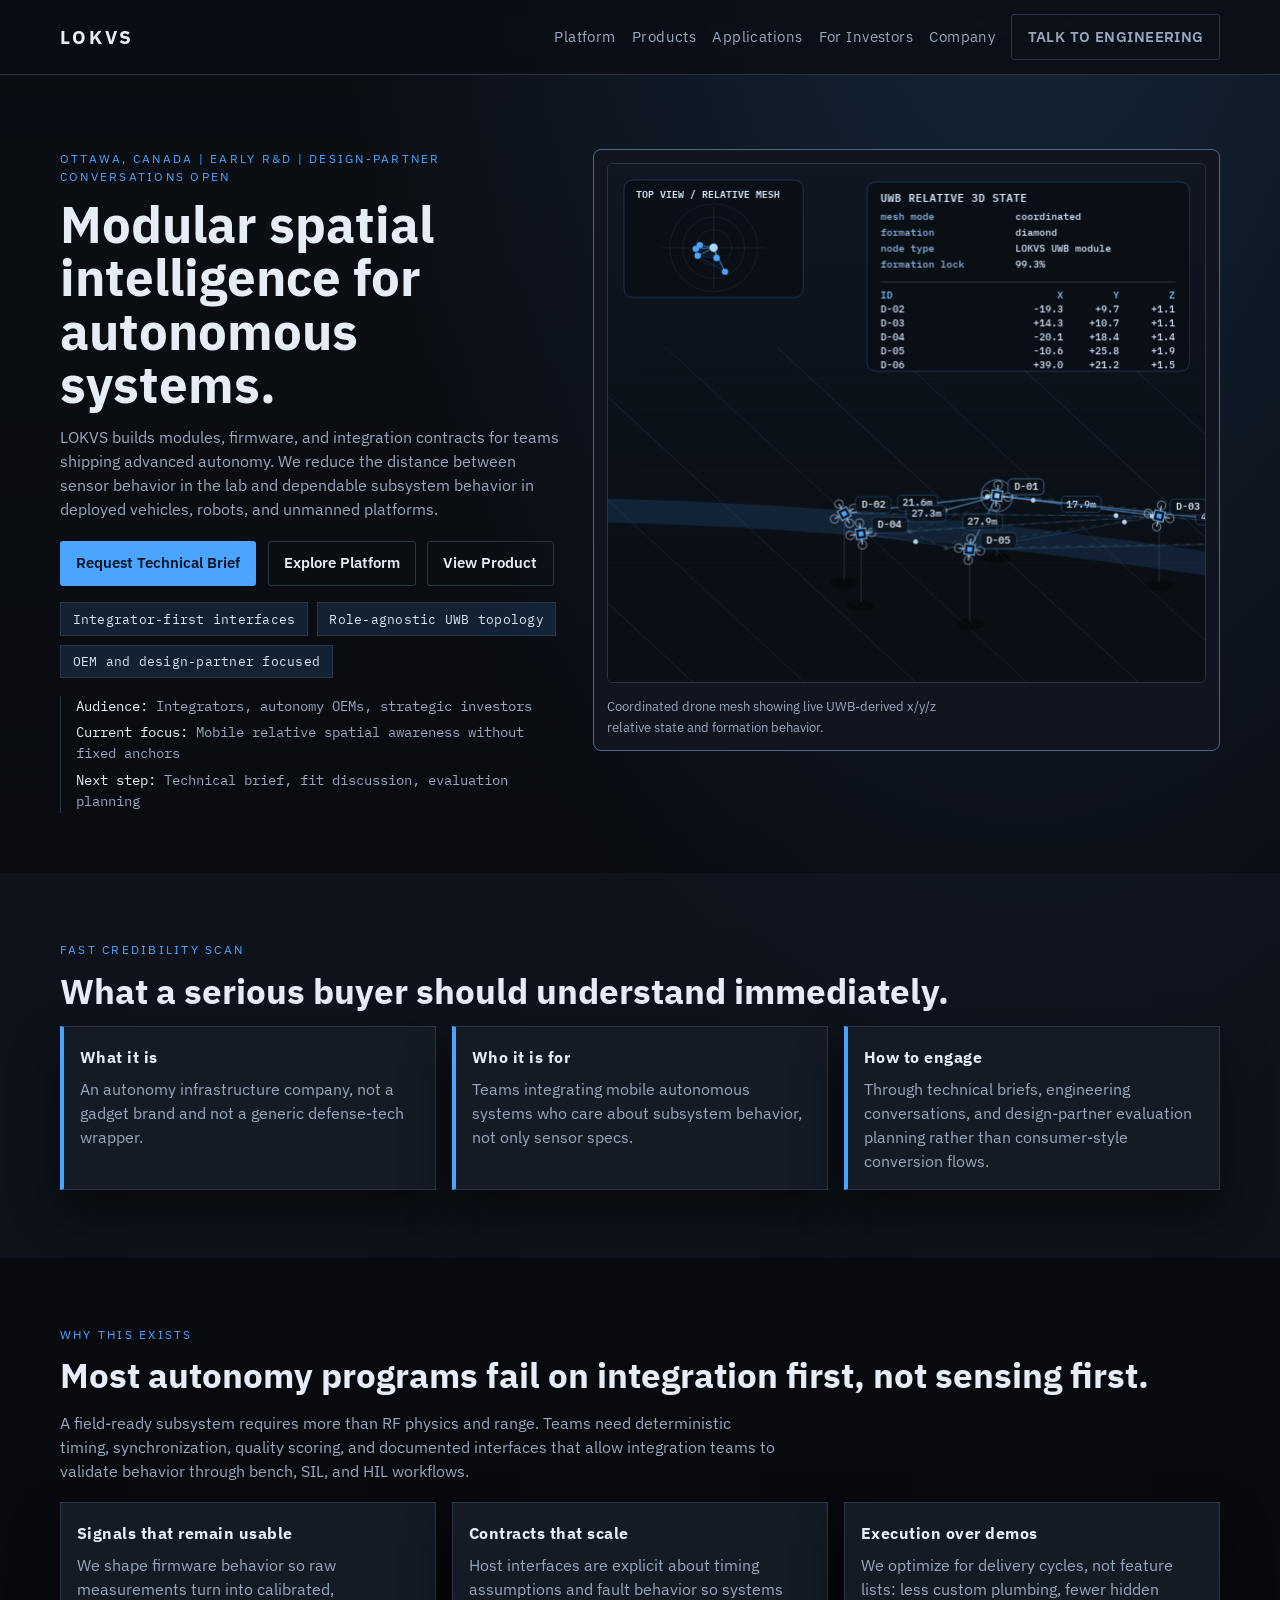
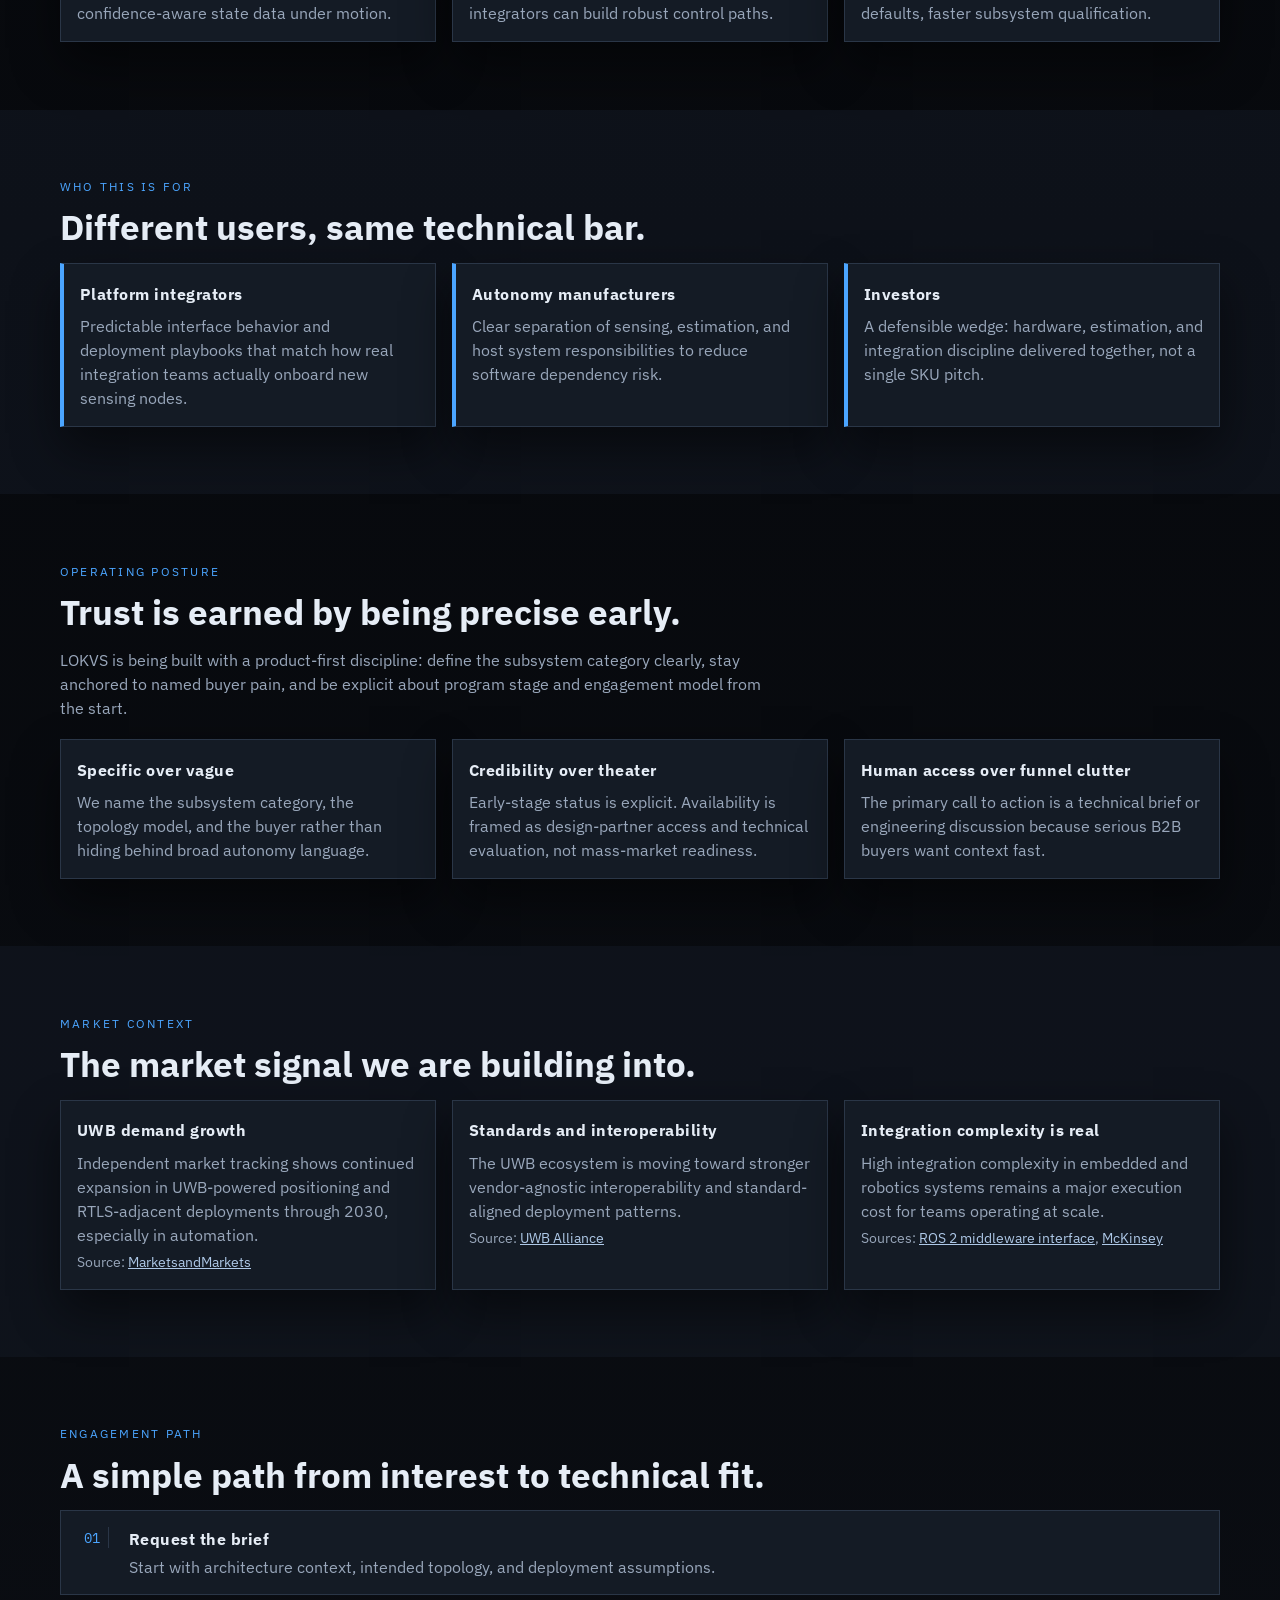
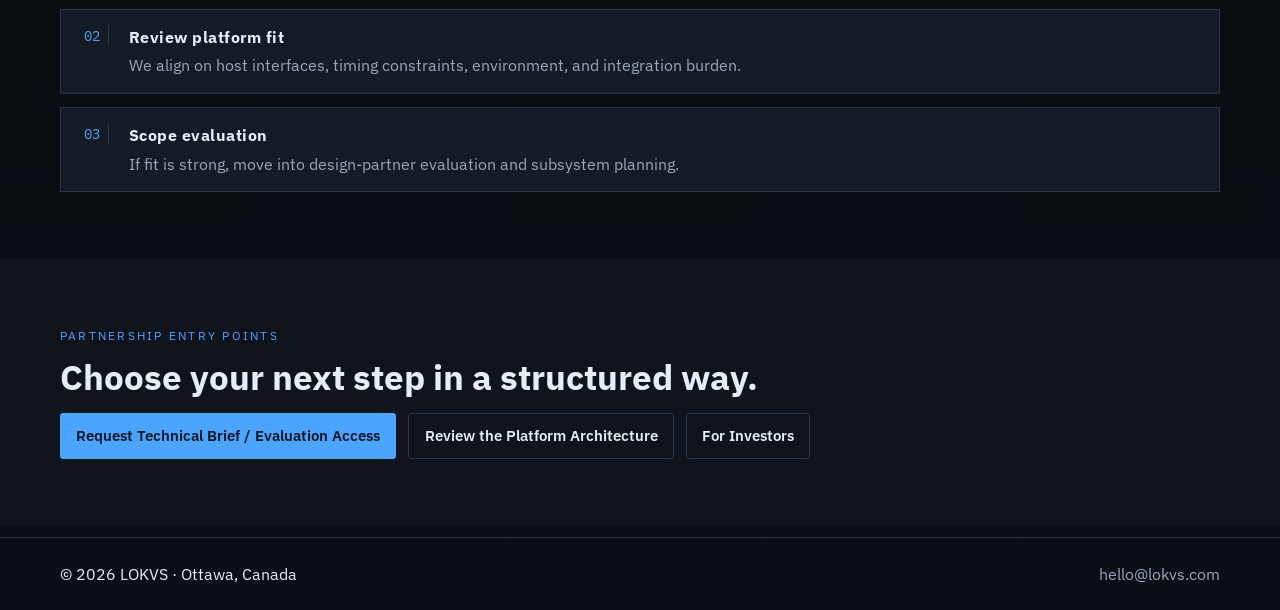
==== index.html @ c4444f66 "website" ====
<!doctype html>
<html lang="en">
  <head>
    <meta charset="UTF-8" />
    <meta name="viewport" content="width=device-width, initial-scale=1" />
    <title>LOKVS | Modular spatial intelligence for autonomous systems</title>
    <meta
      name="description"
      content="LOKVS is an Ottawa-based autonomy infrastructure company building integration-ready sensing modules, embedded firmware, and subsystem interfaces for robotics, defense, and unmanned systems."
    />
    <link rel="preconnect" href="https://fonts.googleapis.com" />
    <link rel="preconnect" href="https://fonts.gstatic.com" crossorigin="anonymous" />
    <link
      href="https://fonts.googleapis.com/css2?family=IBM+Plex+Sans:wght@400;500;600;700&family=IBM+Plex+Mono:wght@400;500;700&display=swap"
      rel="stylesheet"
    />
    <link rel="stylesheet" href="styles.css" />
  </head>
  <body>
    <header class="site-header">
      <div class="container nav-wrap">
        <a class="brand" href="index.html">LOKVS</a>
        <nav class="main-nav" aria-label="Primary navigation">
          <a href="technology.html">Platform</a>
          <a href="products.html">Products</a>
          <a href="applications.html">Applications</a>
          <a href="investors.html">For Investors</a>
          <a href="company.html">Company</a>
          <a href="contact.html" class="btn btn-small">Talk to Engineering</a>
        </nav>
      </div>
    </header>

    <main>
      <section class="section section-tight hero reveal">
        <div class="container hero-grid">
          <div class="hero-copy">
            <p class="kicker">Ottawa, Canada | Early R&amp;D | Design-partner conversations open</p>
            <h1>Modular spatial intelligence for autonomous systems.</h1>
            <p class="lead">
              LOKVS builds modules, firmware, and integration contracts for teams shipping advanced autonomy.
              We reduce the distance between sensor behavior in the lab and dependable subsystem behavior in
              deployed vehicles, robots, and unmanned platforms.
            </p>
            <div class="hero-actions">
              <a href="contact.html" class="btn btn-primary">Request Technical Brief</a>
              <a href="technology.html" class="btn btn-secondary">Explore Platform</a>
              <a href="products.html" class="btn btn-secondary">View Product</a>
            </div>
            <div class="classifier-row" aria-label="Company and buyer signals">
              <span class="classifier">Integrator-first interfaces</span>
              <span class="classifier">Role-agnostic UWB topology</span>
              <span class="classifier">OEM and design-partner focused</span>
            </div>
            <ul class="hero-metrics" aria-label="Company status">
              <li><span>Audience:</span> Integrators, autonomy OEMs, strategic investors</li>
              <li><span>Current focus:</span> Mobile relative spatial awareness without fixed anchors</li>
              <li><span>Next step:</span> Technical brief, fit discussion, evaluation planning</li>
            </ul>
          </div>
          <figure class="hero-visual">
            <canvas id="topologyCanvas" width="640" height="360" aria-label="Coordinated drone mesh with live UWB relative positioning"></canvas>
            <figcaption>Coordinated drone mesh showing live UWB-derived x/y/z relative state and formation behavior.</figcaption>
          </figure>
        </div>
      </section>

      <section class="section section-muted reveal">
        <div class="container">
          <p class="kicker">Fast credibility scan</p>
          <h2>What a serious buyer should understand immediately.</h2>
          <div class="panel-grid three-col">
            <article class="panel panel-bordered">
              <h3>What it is</h3>
              <p>An autonomy infrastructure company, not a gadget brand and not a generic defense-tech wrapper.</p>
            </article>
            <article class="panel panel-bordered">
              <h3>Who it is for</h3>
              <p>Teams integrating mobile autonomous systems who care about subsystem behavior, not only sensor specs.</p>
            </article>
            <article class="panel panel-bordered">
              <h3>How to engage</h3>
              <p>Through technical briefs, engineering conversations, and design-partner evaluation planning rather than consumer-style conversion flows.</p>
            </article>
          </div>
        </div>
      </section>

      <section class="section reveal">
        <div class="container">
          <p class="kicker">Why this exists</p>
          <h2>Most autonomy programs fail on integration first, not sensing first.</h2>
          <p class="section-text">
            A field-ready subsystem requires more than RF physics and range. Teams need deterministic timing,
            synchronization, quality scoring, and documented interfaces that allow integration teams to validate behavior
            through bench, SIL, and HIL workflows.
          </p>
          <div class="panel-grid">
            <article class="panel">
              <h3>Signals that remain usable</h3>
              <p>We shape firmware behavior so raw measurements turn into calibrated, confidence-aware state data under motion.</p>
            </article>
            <article class="panel">
              <h3>Contracts that scale</h3>
              <p>Host interfaces are explicit about timing assumptions and fault behavior so systems integrators can build robust control paths.</p>
            </article>
            <article class="panel">
              <h3>Execution over demos</h3>
              <p>We optimize for delivery cycles, not feature lists: less custom plumbing, fewer hidden defaults, faster subsystem qualification.</p>
            </article>
          </div>
        </div>
      </section>

      <section class="section section-muted reveal">
        <div class="container">
          <p class="kicker">Who this is for</p>
          <h2>Different users, same technical bar.</h2>
          <div class="panel-grid three-col">
            <article class="panel panel-bordered">
              <h3>Platform integrators</h3>
              <p>Predictable interface behavior and deployment playbooks that match how real integration teams actually onboard new sensing nodes.</p>
            </article>
            <article class="panel panel-bordered">
              <h3>Autonomy manufacturers</h3>
              <p>Clear separation of sensing, estimation, and host system responsibilities to reduce software dependency risk.</p>
            </article>
            <article class="panel panel-bordered">
              <h3>Investors</h3>
              <p>A defensible wedge: hardware, estimation, and integration discipline delivered together, not a single SKU pitch.</p>
            </article>
          </div>
        </div>
      </section>

      <section class="section reveal">
        <div class="container">
          <p class="kicker">Operating posture</p>
          <h2>Trust is earned by being precise early.</h2>
          <p class="section-text">
            LOKVS is being built with a product-first discipline: define the subsystem category clearly, stay anchored
            to named buyer pain, and be explicit about program stage and engagement model from the start.
          </p>
          <div class="panel-grid">
            <article class="panel">
              <h3>Specific over vague</h3>
              <p>We name the subsystem category, the topology model, and the buyer rather than hiding behind broad autonomy language.</p>
            </article>
            <article class="panel">
              <h3>Credibility over theater</h3>
              <p>Early-stage status is explicit. Availability is framed as design-partner access and technical evaluation, not mass-market readiness.</p>
            </article>
            <article class="panel">
              <h3>Human access over funnel clutter</h3>
              <p>The primary call to action is a technical brief or engineering discussion because serious B2B buyers want context fast.</p>
            </article>
          </div>
        </div>
      </section>

      <section class="section section-muted reveal">
        <div class="container">
          <p class="kicker">Market context</p>
          <h2>The market signal we are building into.</h2>
          <div class="insight-grid">
            <article class="panel">
              <h3>UWB demand growth</h3>
              <p>Independent market tracking shows continued expansion in UWB-powered positioning and RTLS-adjacent deployments through 2030, especially in automation.</p>
              <p class="meta-note">
                Source:
                <a href="https://www.marketsandmarkets.com/Market-Reports/ultra-wideband-market-200905786.html" target="_blank" rel="noopener noreferrer">MarketsandMarkets</a>
              </p>
            </article>
            <article class="panel">
              <h3>Standards and interoperability</h3>
              <p>The UWB ecosystem is moving toward stronger vendor-agnostic interoperability and standard-aligned deployment patterns.</p>
              <p class="meta-note">
                Source:
                <a href="https://uwballiance.org/" target="_blank" rel="noopener noreferrer">UWB Alliance</a>
              </p>
            </article>
            <article class="panel">
              <h3>Integration complexity is real</h3>
              <p>High integration complexity in embedded and robotics systems remains a major execution cost for teams operating at scale.</p>
              <p class="meta-note">
                Sources:
                <a href="https://docs.ros.org/en/rolling/Concepts/Advanced/About-Middleware-Implementations.html" target="_blank" rel="noopener noreferrer">ROS 2 middleware interface</a>,
                <a href="https://www.mckinsey.com/industries/industrials-and-electronics/our-insights/cracking-the-complexity-code-in-embedded-systems-development" target="_blank" rel="noopener noreferrer">McKinsey</a>
              </p>
            </article>
          </div>
        </div>
      </section>

      <section class="section reveal">
        <div class="container">
          <p class="kicker">Engagement path</p>
          <h2>A simple path from interest to technical fit.</h2>
          <div class="stack-track">
            <article class="stack-step">
              <p class="index-tag">01</p>
              <div class="stack-step-content">
                <h3>Request the brief</h3>
                <p>Start with architecture context, intended topology, and deployment assumptions.</p>
              </div>
            </article>
            <article class="stack-step">
              <p class="index-tag">02</p>
              <div class="stack-step-content">
                <h3>Review platform fit</h3>
                <p>We align on host interfaces, timing constraints, environment, and integration burden.</p>
              </div>
            </article>
            <article class="stack-step">
              <p class="index-tag">03</p>
              <div class="stack-step-content">
                <h3>Scope evaluation</h3>
                <p>If fit is strong, move into design-partner evaluation and subsystem planning.</p>
              </div>
            </article>
          </div>
        </div>
      </section>

      <section class="section section-muted reveal">
        <div class="container">
          <p class="kicker">Partnership entry points</p>
          <h2>Choose your next step in a structured way.</h2>
          <div class="cta-row">
            <a class="btn btn-primary" href="contact.html">Request Technical Brief / Evaluation Access</a>
            <a class="btn btn-secondary" href="technology.html">Review the Platform Architecture</a>
            <a class="btn btn-secondary" href="investors.html">For Investors</a>
          </div>
        </div>
      </section>
    </main>

    <footer class="site-footer">
      <div class="container footer-inner">
        <p>© <span id="year"></span> LOKVS · Ottawa, Canada</p>
        <a href="mailto:hello@lokvs.com">hello@lokvs.com</a>
      </div>
    </footer>

    <script src="script.js"></script>
  </body>
</html>
---- styles.css ----
:root {
  --bg-1: #0b0e14;
  --bg-2: #101520;
  --bg-3: #161d28;
  --panel: #141b25;
  --line: #2a3647;
  --text: #e6edf6;
  --muted: #99a7bb;
  --accent: #4ba5ff;
  --accent-soft: rgba(75, 165, 255, 0.14);
  --shadow: 0 22px 45px rgba(0, 0, 0, 0.48);
}

*,
*::before,
*::after {
  box-sizing: border-box;
}

html,
body {
  margin: 0;
  min-height: 100%;
}

body {
  font-family: "IBM Plex Sans", "Segoe UI", Arial, sans-serif;
  color: var(--text);
  background: radial-gradient(120% 80% at 80% -5%, rgba(75, 165, 255, 0.16), transparent 45%),
    linear-gradient(180deg, var(--bg-1), #07090d 48%, var(--bg-1));
  line-height: 1.5;
}

::selection {
  background: rgba(75, 165, 255, 0.28);
}

a {
  color: inherit;
}

.container {
  width: min(1160px, calc(100% - 2.8rem));
  margin: 0 auto;
}

.site-header {
  position: sticky;
  top: 0;
  z-index: 20;
  backdrop-filter: blur(9px);
  background: color-mix(in srgb, var(--bg-1) 85%, transparent);
  border-bottom: 1px solid var(--line);
}

.site-header nav a {
  color: var(--muted);
}

.nav-wrap {
  min-height: 74px;
  display: flex;
  align-items: center;
  justify-content: space-between;
  gap: 1rem;
}

.brand {
  color: var(--text);
  text-decoration: none;
  font-size: 1.2rem;
  font-weight: 700;
  letter-spacing: 0.16em;
  text-transform: uppercase;
}

.main-nav {
  display: flex;
  flex-wrap: wrap;
  gap: 1rem;
  align-items: center;
  justify-content: flex-end;
}

.main-nav a {
  text-decoration: none;
  font-size: 0.91rem;
  letter-spacing: 0.03em;
  transition: color 140ms ease, border-color 140ms ease, background 140ms ease;
}

.main-nav a:hover,
.main-nav a:focus-visible {
  color: var(--text);
}

.main-nav a.is-active,
.main-nav a[aria-current="page"] {
  color: var(--text);
  border-bottom: 1px solid var(--accent);
}

.btn {
  text-decoration: none;
  display: inline-flex;
  align-items: center;
  justify-content: center;
  border-radius: 3px;
  border: 1px solid var(--line);
  padding: 0.68rem 0.95rem;
  font-size: 0.92rem;
  font-weight: 600;
  transition: background 150ms ease, color 150ms ease, border-color 150ms ease;
}

.btn:hover,
.btn:focus-visible {
  border-color: #5f738f;
}

.btn-small {
  text-transform: uppercase;
  font-size: 0.82rem;
  letter-spacing: 0.08em;
}

.btn-primary {
  background: var(--accent);
  border-color: transparent;
  color: #0a1624;
}

.btn-primary:hover,
.btn-primary:focus-visible {
  background: #70b7ff;
}

.btn-secondary {
  color: var(--text);
  background: transparent;
}

.section {
  padding: 4.2rem 0;
}

.section-tight {
  padding-top: 4.6rem;
  padding-bottom: 3.4rem;
}

.section-muted,
.section--muted {
  background: rgba(20, 27, 38, 0.5);
}

.kicker {
  margin: 0 0 0.75rem;
  color: var(--accent);
  font-size: 0.78rem;
  letter-spacing: 0.18em;
  text-transform: uppercase;
}

.hero {
  display: grid;
  align-items: start;
}

.hero-grid {
  display: grid;
  gap: 1.6rem;
  grid-template-columns: minmax(280px, 0.94fr) minmax(420px, 1.16fr);
  align-items: start;
}

.hero-copy h1,
.page-hero h1,
h1 {
  margin: 0.2rem 0 0.9rem;
  font-size: clamp(2rem, 5.1vw, 3.2rem);
  line-height: 1.04;
  max-width: 16ch;
}

h1,
h2 {
  text-wrap: pretty;
}

h2 {
  margin: 0.25rem 0 0.95rem;
  line-height: 1.15;
  font-size: clamp(1.5rem, 3vw, 2.2rem);
}

h3 {
  margin: 0.1rem 0 0.5rem;
  font-size: 1.02rem;
  letter-spacing: 0.03em;
}

.lead,
.section-text {
  color: var(--muted);
  max-width: 72ch;
  margin: 0.45rem 0 1.2rem;
}

.hero-actions {
  display: flex;
  flex-wrap: wrap;
  gap: 0.7rem;
  margin-bottom: 1rem;
}

.classifier-row {
  display: flex;
  flex-wrap: wrap;
  gap: 0.55rem;
  margin: 1rem 0 0;
}

.classifier {
  display: inline-flex;
  align-items: center;
  min-height: 2rem;
  padding: 0.38rem 0.72rem;
  border: 1px solid var(--line);
  background: var(--accent-soft);
  color: #d7e7f6;
  font-family: "IBM Plex Mono", "Courier New", monospace;
  font-size: 0.8rem;
  letter-spacing: 0.02em;
}

.hero-metrics {
  margin: 1.1rem 0 0;
  padding: 0 0 0 0.95rem;
  color: var(--muted);
  list-style: none;
  border-left: 1px solid var(--line);
}

.hero-metrics li {
  margin: 0.36rem 0;
  font-family: "IBM Plex Mono", "Courier New", monospace;
  font-size: 0.88rem;
}

.hero-metrics span {
  color: var(--text);
}

.hero-visual {
  margin: 0;
  border: 1px solid var(--line);
  border-radius: 8px;
  background: var(--bg-2);
  padding: 0.82rem;
  min-height: 0;
  align-self: start;
  display: flex;
  flex-direction: column;
}

#topologyCanvas {
  width: 100%;
  min-height: clamp(390px, 42vw, 520px);
  border-radius: 6px;
  border: 1px solid #273346;
  background: radial-gradient(circle at 50% 12%, #1f2734 0%, #0d1218 75%);
  display: block;
}

.hero-visual figcaption {
  color: var(--muted);
  font-size: 0.84rem;
  margin-top: 0.82rem;
  max-width: 44ch;
}

.panel-grid {
  display: grid;
  gap: 1rem;
  grid-template-columns: repeat(auto-fit, minmax(220px, 1fr));
}

.panel-grid.three-col .panel {
  min-height: 100%;
}

.panel {
  background: var(--panel);
  border: 1px solid var(--line);
  padding: 1rem;
  box-shadow: var(--shadow);
  transition: border-color 180ms ease, transform 180ms ease;
}

.panel-bordered {
  border-left: 4px solid var(--accent);
  border-top: 1px solid var(--line);
}

.panel p,
.panel ul {
  color: var(--muted);
  margin: 0.25rem 0 0;
}

.panel ul {
  margin-top: 0.6rem;
  padding-left: 1.2rem;
}

.panel ul li {
  margin: 0.4rem 0;
}

.meta-note {
  color: #a1b0c2;
  margin-top: 0.6rem;
  font-size: 0.9rem;
}

.meta-note a {
  color: #aec8e7;
}

.insight-grid {
  display: grid;
  gap: 1rem;
  grid-template-columns: repeat(auto-fit, minmax(250px, 1fr));
}

.cta-row {
  display: flex;
  flex-wrap: wrap;
  gap: 0.75rem;
}

.stack-track {
  display: grid;
  gap: 0.85rem;
}

.stack-step {
  display: grid;
  grid-template-columns: 2.6rem 1fr;
  gap: 0.65rem;
  align-items: start;
  background: var(--panel);
  border: 1px solid var(--line);
  padding: 0.95rem 1rem;
}

.index-tag {
  margin: 0;
  width: 2rem;
  text-align: right;
  color: var(--accent);
  font-family: "IBM Plex Mono", "Courier New", monospace;
  font-size: 0.89rem;
  border-right: 1px solid var(--line);
  padding-right: 0.5rem;
}

.stack-step-content h3 {
  margin: 0;
}

.stack-step-content p {
  margin: 0.2rem 0 0;
  color: var(--muted);
}

.stack-step .index-tag + div p {
  margin-top: 0.25rem;
}

.product-compare {
  display: grid;
  gap: 1rem;
  grid-template-columns: repeat(auto-fit, minmax(260px, 1fr));
}

.application-grid {
  display: grid;
  gap: 1rem;
  grid-template-columns: repeat(auto-fit, minmax(240px, 1fr));
}

.bullet-list {
  list-style: disc;
  padding-left: 1.2rem;
  color: var(--muted);
  max-width: 75ch;
}

.bullet-list li {
  margin: 0.55rem 0;
}

.callout {
  margin-top: 1.2rem;
  border: 1px dashed #3f6180;
  border-radius: 6px;
  padding: 0.85rem 1rem;
  background: rgba(75, 165, 255, 0.08);
  color: #d4e4f5;
  max-width: 76ch;
}

.contact-form {
  margin-top: 0.5rem;
  display: grid;
  grid-template-columns: repeat(2, minmax(0, 1fr));
  gap: 0.8rem 1rem;
}

.contact-form label {
  display: block;
  color: var(--muted);
  font-size: 0.9rem;
}

.contact-form textarea {
  min-height: 140px;
  resize: vertical;
}

.contact-form label:nth-child(9),
.contact-form label:nth-child(10) {
  grid-column: span 2;
}

input,
textarea,
select {
  margin-top: 0.4rem;
  width: 100%;
  border: 1px solid var(--line);
  border-radius: 4px;
  padding: 0.65rem 0.7rem;
  font: inherit;
  color: var(--text);
  background: #0d131b;
}

input:focus,
textarea:focus,
select:focus {
  outline: 2px solid color-mix(in srgb, var(--accent) 42%, transparent);
}

button {
  border: 0;
  cursor: pointer;
}

.contact-form .btn {
  grid-column: 1 / -1;
}

.site-footer {
  border-top: 1px solid var(--line);
  margin-top: 0.7rem;
}

.footer-inner {
  min-height: 72px;
  display: flex;
  align-items: center;
  justify-content: space-between;
  gap: 1rem;
}

.footer-inner a {
  color: var(--muted);
  text-decoration: none;
}

.reveal {
  opacity: 0.98;
  transform: translateY(10px);
  transition: opacity 260ms ease, transform 260ms ease;
}

.reveal.is-visible {
  opacity: 1;
  transform: translateY(0);
}

.panel:hover,
.doc-link:hover,
.hero-visual,
button:hover {
  border-color: #4e678a;
}

.panel:hover {
  transform: translateY(-2px);
}

@media (max-width: 980px) {
  .hero-grid {
    grid-template-columns: 1fr;
  }

  .hero-visual {
    order: -1;
  }

  .main-nav {
    justify-content: flex-start;
  }

  .stack-step {
    grid-template-columns: 2.8rem 1fr;
  }
}

@media (max-width: 760px) {
  .container {
    width: calc(100% - 1.6rem);
  }

  .hero-copy h1,
  .page-hero h1,
  h1 {
    font-size: clamp(1.8rem, 8vw, 2.4rem);
  }

  #topologyCanvas {
    min-height: 360px;
  }

  .main-nav {
    gap: 0.65rem;
  }

  .classifier-row {
    gap: 0.45rem;
  }

  .classifier {
    font-size: 0.76rem;
  }

  .contact-form {
    grid-template-columns: 1fr;
  }

  .contact-form label:nth-child(9),
  .contact-form label:nth-child(10) {
    grid-column: auto;
  }
}
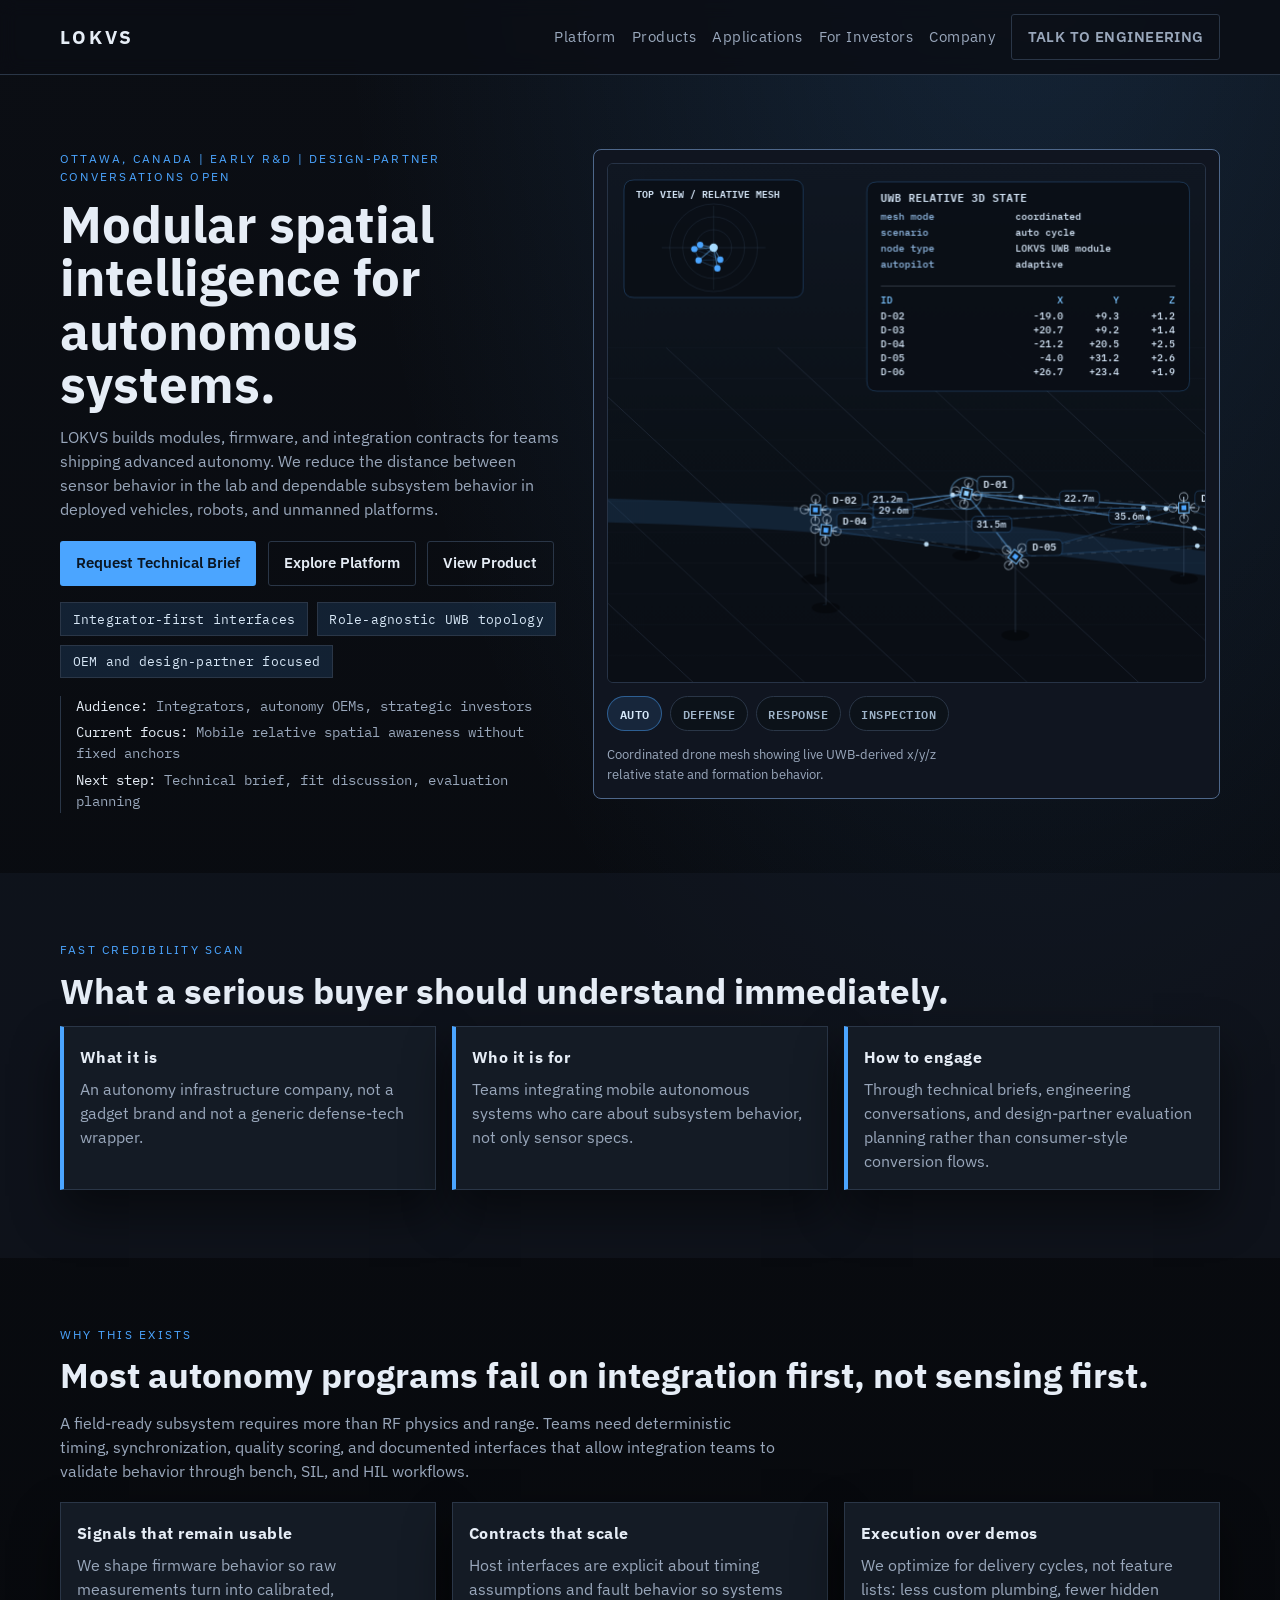
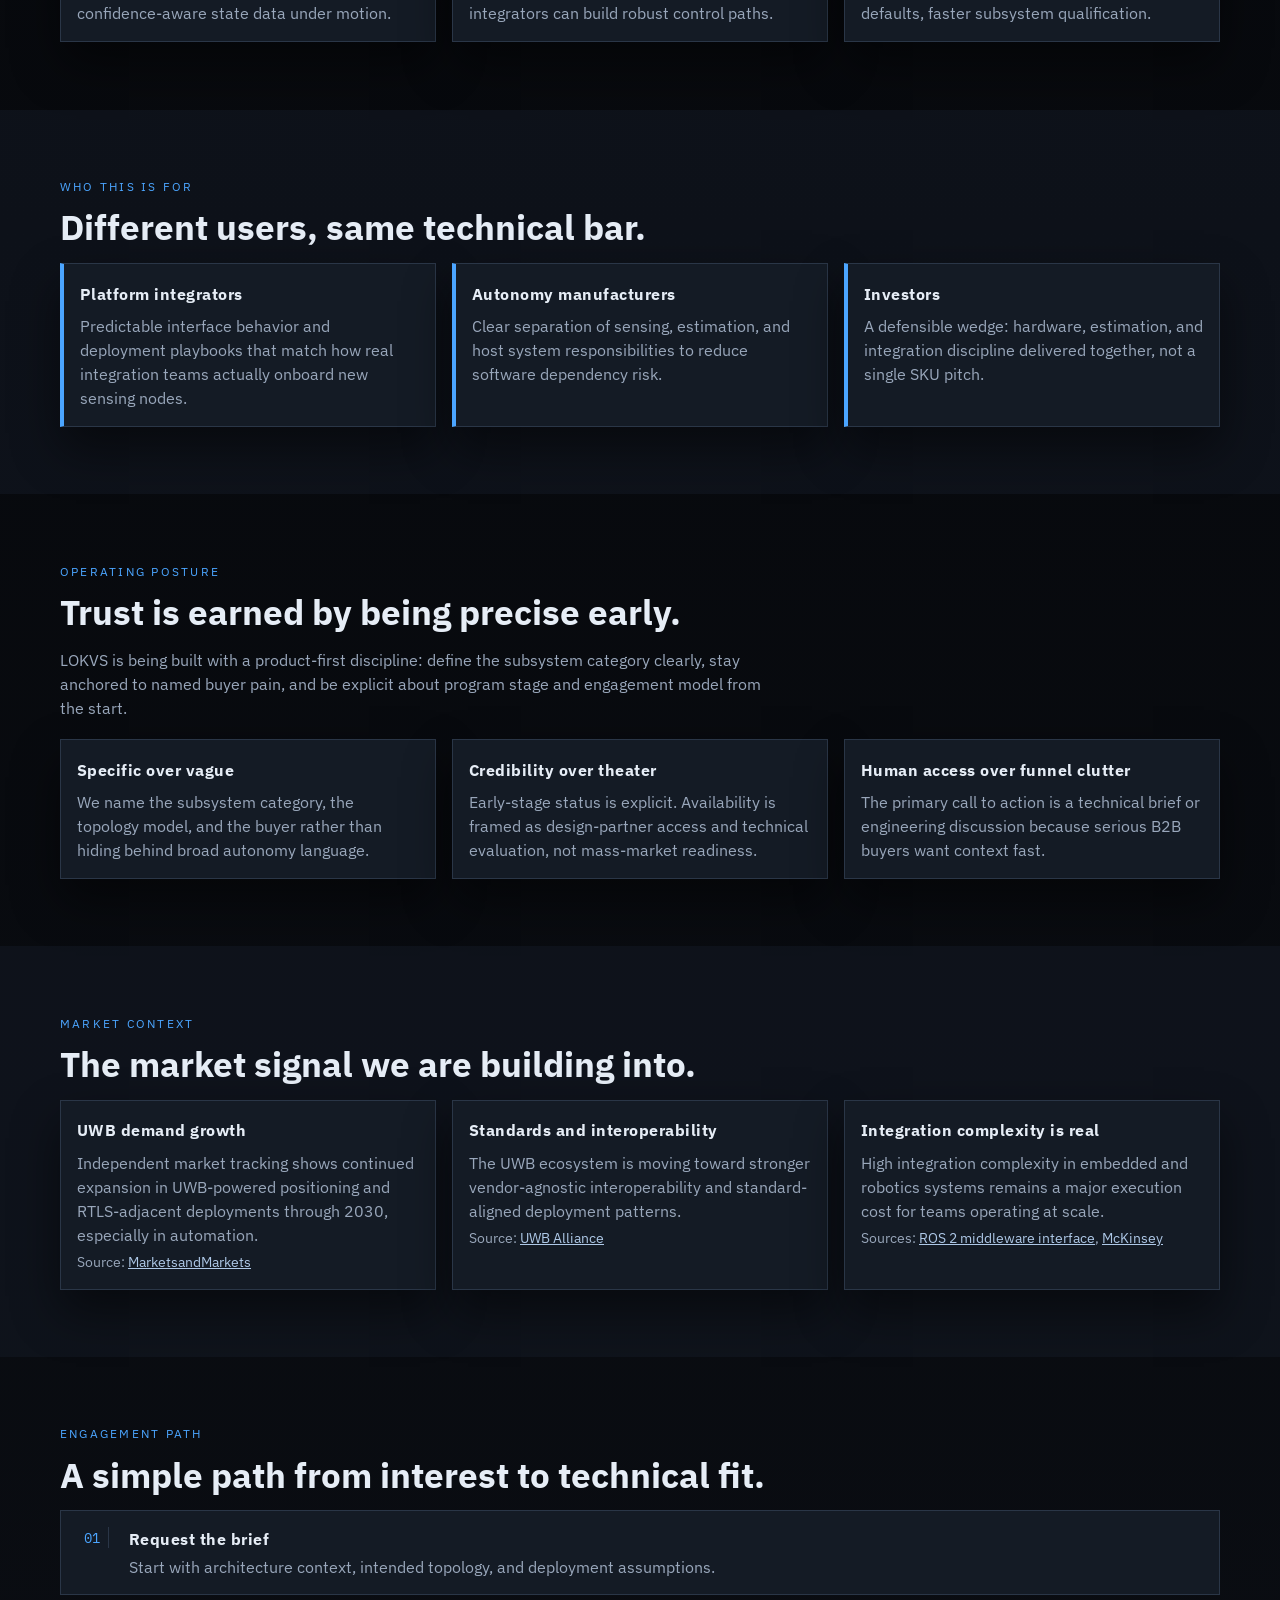
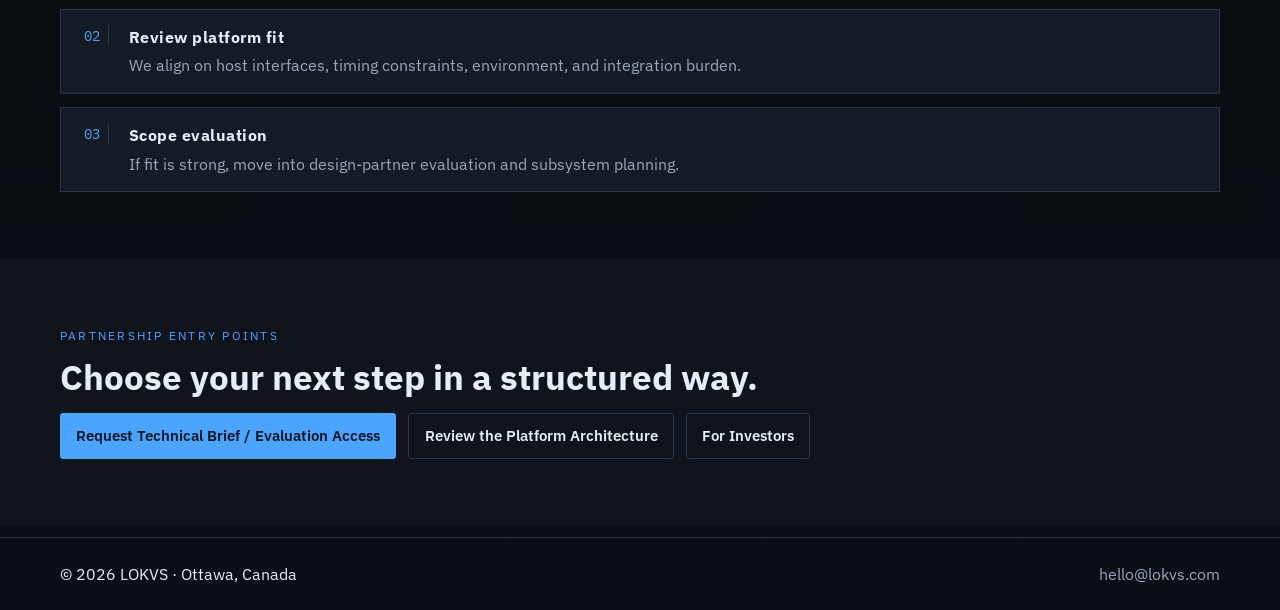
==== commit 9bf40b34: "site" ====
--- a/index.html
+++ b/index.html
@@ -60,6 +60,12 @@
           </div>
           <figure class="hero-visual">
             <canvas id="topologyCanvas" width="640" height="360" aria-label="Coordinated drone mesh with live UWB relative positioning"></canvas>
+            <div class="formation-selector" role="group" aria-label="Formation selector">
+              <button type="button" class="formation-chip is-active" data-formation="auto" aria-pressed="true">Auto</button>
+              <button type="button" class="formation-chip" data-formation="perimeter" aria-pressed="false">Defense</button>
+              <button type="button" class="formation-chip" data-formation="response" aria-pressed="false">Response</button>
+              <button type="button" class="formation-chip" data-formation="inspection" aria-pressed="false">Inspection</button>
+            </div>
             <figcaption>Coordinated drone mesh showing live UWB-derived x/y/z relative state and formation behavior.</figcaption>
           </figure>
         </div>
--- a/styles.css
+++ b/styles.css
@@ -273,6 +273,38 @@
   display: block;
 }
 
+.formation-selector {
+  display: flex;
+  flex-wrap: wrap;
+  gap: 0.5rem;
+  margin-top: 0.78rem;
+}
+
+.formation-chip {
+  border: 1px solid var(--line);
+  background: rgba(12, 18, 25, 0.88);
+  color: #9fb4c9;
+  border-radius: 999px;
+  padding: 0.42rem 0.72rem;
+  font: 600 0.76rem "IBM Plex Mono", "Courier New", monospace;
+  letter-spacing: 0.04em;
+  text-transform: uppercase;
+  transition: border-color 160ms ease, color 160ms ease, background 160ms ease;
+}
+
+.formation-chip:hover,
+.formation-chip:focus-visible {
+  border-color: #5a7aa0;
+  color: #d6e8fa;
+}
+
+.formation-chip.is-active,
+.formation-chip[aria-pressed="true"] {
+  border-color: rgba(75, 165, 255, 0.45);
+  background: rgba(75, 165, 255, 0.12);
+  color: #d6e8fa;
+}
+
 .hero-visual figcaption {
   color: var(--muted);
   font-size: 0.84rem;
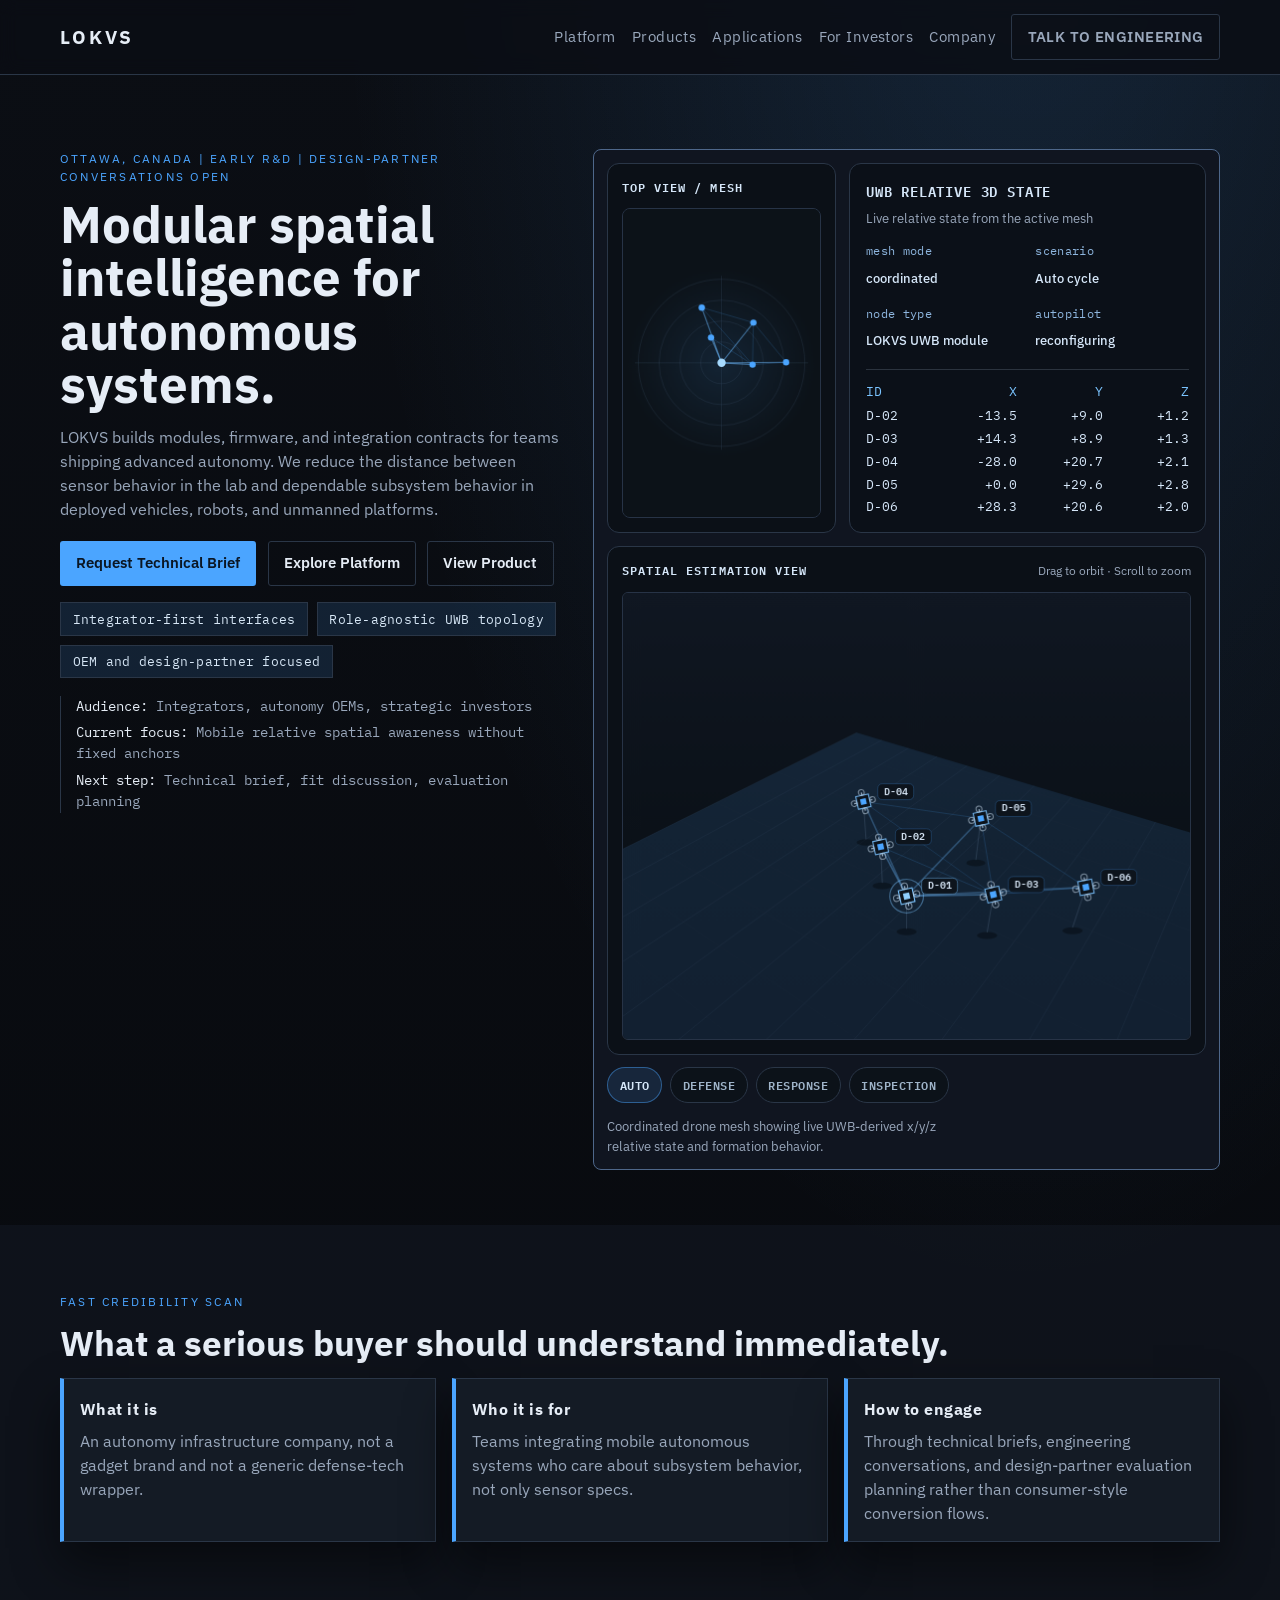
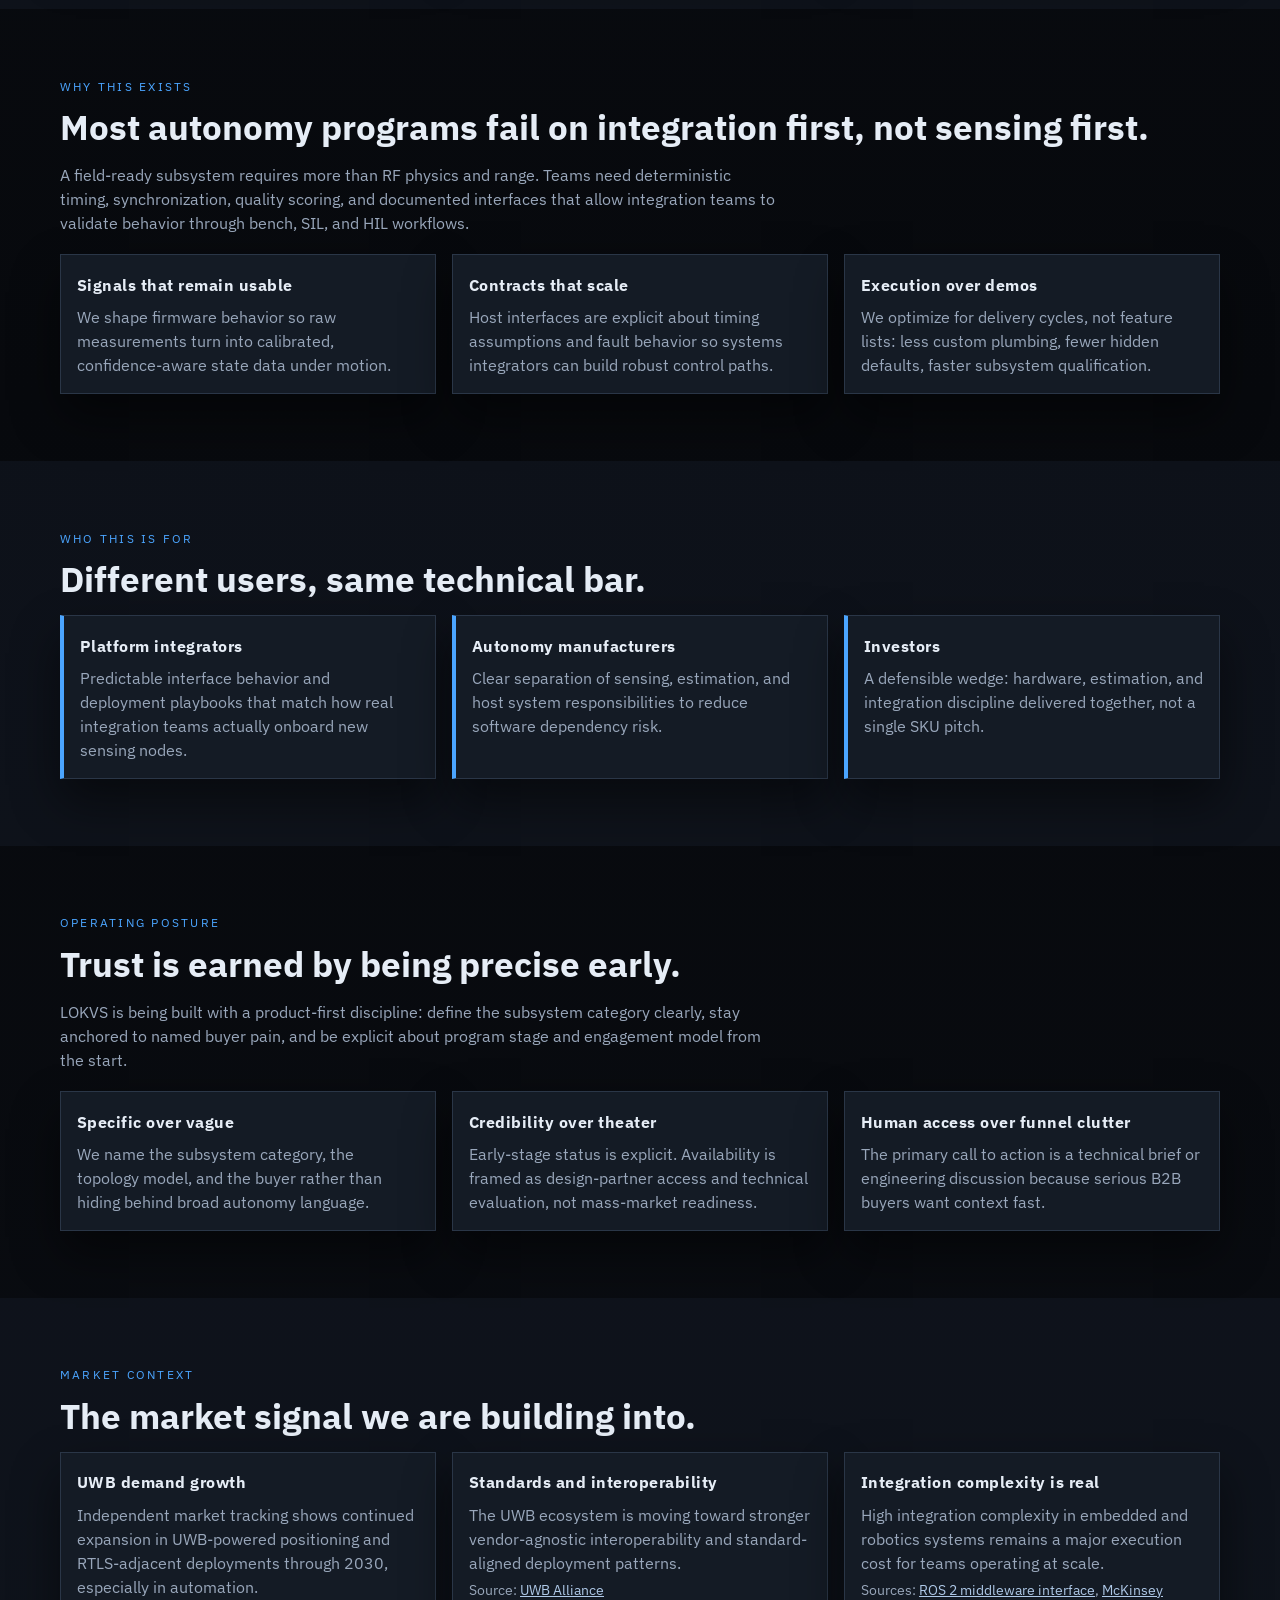
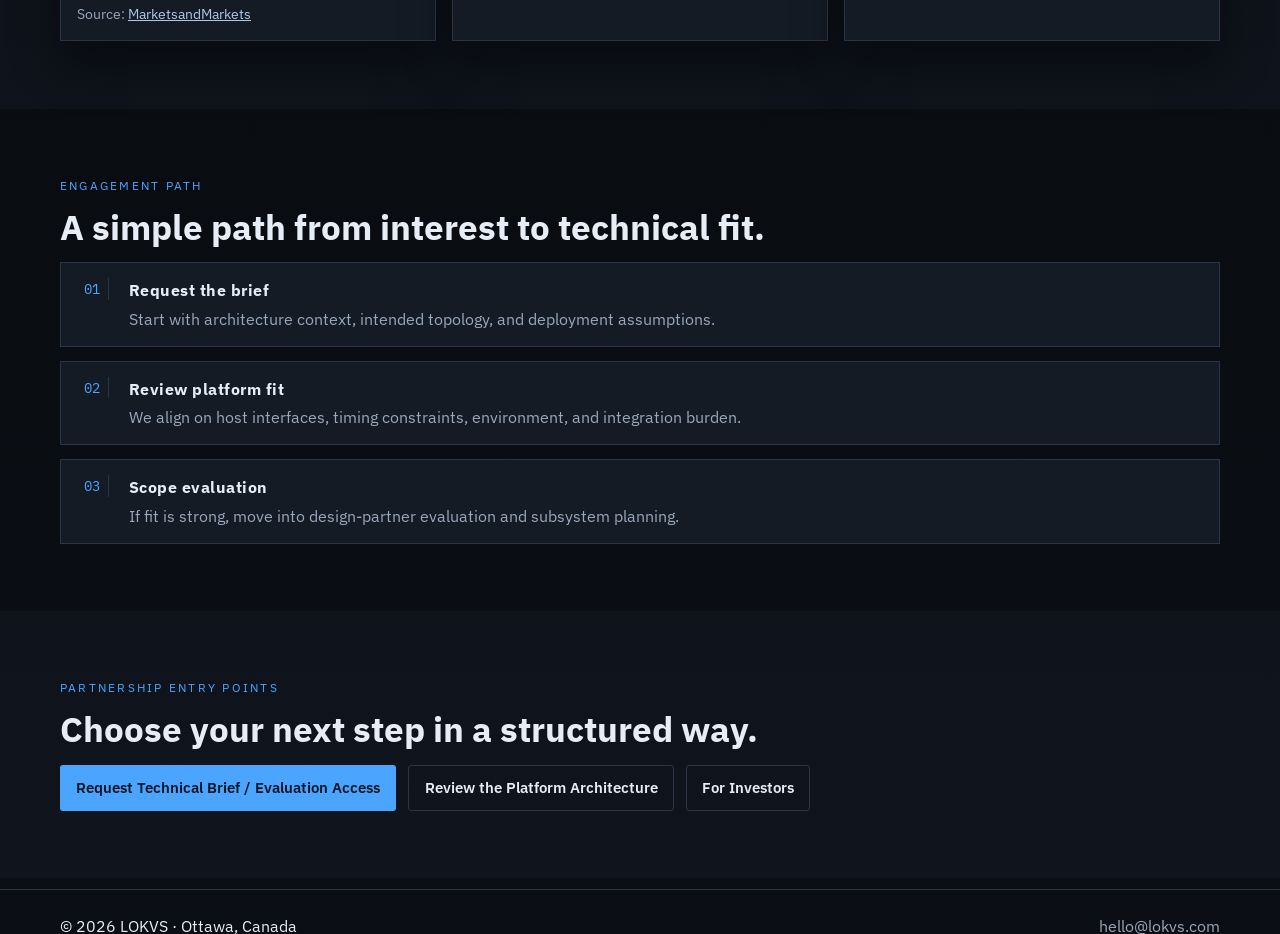
==== commit 69ba7f96: "upgrade" ====
--- a/index.html
+++ b/index.html
@@ -2,7 +2,8 @@
 <html lang="en">
   <head>
     <meta charset="UTF-8" />
-    <meta name="viewport" content="width=device-width, initial-scale=1" />
+    <meta name="viewport" content="width=device-width, initial-scale=1, viewport-fit=cover" />
+    <meta name="theme-color" content="#0b0e14" />
     <title>LOKVS | Modular spatial intelligence for autonomous systems</title>
     <meta
       name="description"
@@ -20,7 +21,11 @@
     <header class="site-header">
       <div class="container nav-wrap">
         <a class="brand" href="index.html">LOKVS</a>
-        <nav class="main-nav" aria-label="Primary navigation">
+        <button class="nav-toggle" type="button" aria-expanded="false" aria-controls="primary-navigation" aria-label="Open navigation">
+          <span></span>
+          <span></span>
+        </button>
+        <nav class="main-nav" id="primary-navigation" aria-label="Primary navigation">
           <a href="technology.html">Platform</a>
           <a href="products.html">Products</a>
           <a href="applications.html">Applications</a>
@@ -59,7 +64,83 @@
             </ul>
           </div>
           <figure class="hero-visual">
-            <canvas id="topologyCanvas" width="640" height="360" aria-label="Coordinated drone mesh with live UWB relative positioning"></canvas>
+            <div class="simulation-grid">
+              <section class="sim-top-panel" aria-label="Top view relative mesh">
+                <div class="sim-panel-header">
+                  <p class="sim-panel-label">Top view / mesh</p>
+                </div>
+                <canvas id="meshOverviewCanvas" width="220" height="180" aria-label="Top view of relative drone mesh"></canvas>
+              </section>
+              <div class="telemetry-panel" aria-label="UWB relative 3D state">
+                <div class="telemetry-header">
+                  <p class="telemetry-title">UWB RELATIVE 3D STATE</p>
+                  <p class="telemetry-subtitle">Live relative state from the active mesh</p>
+                </div>
+                <div class="telemetry-meta">
+                  <div class="telemetry-meta-item">
+                    <span>mesh mode</span>
+                    <strong data-telemetry-mesh-mode>coordinated</strong>
+                  </div>
+                  <div class="telemetry-meta-item">
+                    <span>scenario</span>
+                    <strong data-telemetry-scenario>auto cycle</strong>
+                  </div>
+                  <div class="telemetry-meta-item">
+                    <span>node type</span>
+                    <strong data-telemetry-node-type>LOKVS UWB module</strong>
+                  </div>
+                  <div class="telemetry-meta-item">
+                    <span>autopilot</span>
+                    <strong data-telemetry-autopilot>adaptive</strong>
+                  </div>
+                </div>
+                <div class="telemetry-table" role="table" aria-label="Relative position table">
+                  <div class="telemetry-row telemetry-row-head" role="row">
+                    <span role="columnheader">ID</span>
+                    <span role="columnheader">X</span>
+                    <span role="columnheader">Y</span>
+                    <span role="columnheader">Z</span>
+                  </div>
+                  <div class="telemetry-row" role="row" data-telemetry-row="D-02">
+                    <span role="cell">D-02</span>
+                    <span role="cell" data-axis="x">-13.7</span>
+                    <span role="cell" data-axis="y">+5.8</span>
+                    <span role="cell" data-axis="z">+0.6</span>
+                  </div>
+                  <div class="telemetry-row" role="row" data-telemetry-row="D-03">
+                    <span role="cell">D-03</span>
+                    <span role="cell" data-axis="x">+39.6</span>
+                    <span role="cell" data-axis="y">+5.9</span>
+                    <span role="cell" data-axis="z">+0.7</span>
+                  </div>
+                  <div class="telemetry-row" role="row" data-telemetry-row="D-04">
+                    <span role="cell">D-04</span>
+                    <span role="cell" data-axis="x">-2.0</span>
+                    <span role="cell" data-axis="y">+16.1</span>
+                    <span role="cell" data-axis="z">+3.4</span>
+                  </div>
+                  <div class="telemetry-row" role="row" data-telemetry-row="D-05">
+                    <span role="cell">D-05</span>
+                    <span role="cell" data-axis="x">-18.3</span>
+                    <span role="cell" data-axis="y">+30.0</span>
+                    <span role="cell" data-axis="z">+1.8</span>
+                  </div>
+                  <div class="telemetry-row" role="row" data-telemetry-row="D-06">
+                    <span role="cell">D-06</span>
+                    <span role="cell" data-axis="x">+20.8</span>
+                    <span role="cell" data-axis="y">+29.4</span>
+                    <span role="cell" data-axis="z">+1.8</span>
+                  </div>
+                </div>
+              </div>
+              <section class="sim-main-panel" aria-label="Interactive spatial simulation">
+                <div class="sim-panel-header">
+                  <p class="sim-panel-label">Spatial estimation view</p>
+                  <p class="sim-panel-hint">Drag to orbit · Scroll to zoom</p>
+                </div>
+                <canvas id="topologyCanvas" width="640" height="360" aria-label="Coordinated drone mesh with live UWB relative positioning"></canvas>
+              </section>
+            </div>
             <div class="formation-selector" role="group" aria-label="Formation selector">
               <button type="button" class="formation-chip is-active" data-formation="auto" aria-pressed="true">Auto</button>
               <button type="button" class="formation-chip" data-formation="perimeter" aria-pressed="false">Defense</button>
--- a/styles.css
+++ b/styles.css
@@ -23,12 +23,19 @@
   min-height: 100%;
 }
 
+html {
+  -webkit-text-size-adjust: 100%;
+}
+
 body {
   font-family: "IBM Plex Sans", "Segoe UI", Arial, sans-serif;
   color: var(--text);
   background: radial-gradient(120% 80% at 80% -5%, rgba(75, 165, 255, 0.16), transparent 45%),
     linear-gradient(180deg, var(--bg-1), #07090d 48%, var(--bg-1));
   line-height: 1.5;
+  overflow-x: hidden;
+  padding-left: env(safe-area-inset-left);
+  padding-right: env(safe-area-inset-right);
 }
 
 ::selection {
@@ -48,6 +55,8 @@
   position: sticky;
   top: 0;
   z-index: 20;
+  padding-top: env(safe-area-inset-top);
+  isolation: isolate;
   backdrop-filter: blur(9px);
   background: color-mix(in srgb, var(--bg-1) 85%, transparent);
   border-bottom: 1px solid var(--line);
@@ -63,6 +72,7 @@
   align-items: center;
   justify-content: space-between;
   gap: 1rem;
+  position: relative;
 }
 
 .brand {
@@ -72,6 +82,49 @@
   font-weight: 700;
   letter-spacing: 0.16em;
   text-transform: uppercase;
+}
+
+.nav-toggle {
+  display: none;
+  width: 48px;
+  height: 48px;
+  position: relative;
+  align-items: center;
+  justify-content: center;
+  border: 1px solid var(--line);
+  border-radius: 999px;
+  background: rgba(12, 18, 25, 0.92);
+  color: var(--text);
+}
+
+.nav-toggle span {
+  position: absolute;
+  left: 50%;
+  display: block;
+  width: 18px;
+  height: 1.5px;
+  border-radius: 999px;
+  background: #dce9f8;
+  transform: translateX(-50%);
+  transition: transform 160ms ease, top 160ms ease, width 160ms ease;
+}
+
+.nav-toggle span:first-child {
+  top: 19px;
+}
+
+.nav-toggle span:last-child {
+  top: 27px;
+}
+
+body.nav-open .nav-toggle span:first-child {
+  top: 23px;
+  transform: translateX(-50%) rotate(45deg);
+}
+
+body.nav-open .nav-toggle span:last-child {
+  top: 23px;
+  transform: translateX(-50%) rotate(-45deg);
 }
 
 .main-nav {
@@ -264,13 +317,84 @@
   flex-direction: column;
 }
 
+.simulation-grid {
+  display: grid;
+  grid-template-columns: minmax(180px, 0.78fr) minmax(0, 1.22fr);
+  gap: 0.82rem;
+  align-items: stretch;
+}
+
+.sim-top-panel,
+.sim-main-panel {
+  border: 1px solid var(--line);
+  border-radius: 12px;
+  background: rgba(11, 16, 23, 0.9);
+  padding: 0.85rem;
+}
+
+.sim-top-panel {
+  display: flex;
+  flex-direction: column;
+  min-height: 100%;
+}
+
+.sim-main-panel {
+  grid-column: 1 / -1;
+}
+
+.sim-panel-header {
+  display: flex;
+  align-items: baseline;
+  justify-content: space-between;
+  gap: 0.45rem 1rem;
+  margin-bottom: 0.7rem;
+}
+
+.sim-panel-label,
+.sim-panel-hint {
+  margin: 0;
+}
+
+.sim-panel-label {
+  color: #d6e7f9;
+  font: 600 0.72rem "IBM Plex Mono", "Courier New", monospace;
+  letter-spacing: 0.09em;
+  text-transform: uppercase;
+  white-space: nowrap;
+  overflow: hidden;
+  text-overflow: ellipsis;
+}
+
+.sim-panel-hint {
+  color: var(--muted);
+  font-size: 0.78rem;
+  white-space: nowrap;
+}
+
+#meshOverviewCanvas {
+  width: 100%;
+  flex: 1 1 auto;
+  height: 100%;
+  min-height: 220px;
+  border-radius: 8px;
+  border: 1px solid #273346;
+  background: radial-gradient(circle at 50% 24%, rgba(75, 165, 255, 0.08), rgba(13, 18, 24, 0.94) 74%);
+  display: block;
+}
+
 #topologyCanvas {
   width: 100%;
-  min-height: clamp(390px, 42vw, 520px);
+  min-height: clamp(300px, 34vw, 420px);
   border-radius: 6px;
   border: 1px solid #273346;
   background: radial-gradient(circle at 50% 12%, #1f2734 0%, #0d1218 75%);
   display: block;
+  cursor: grab;
+  touch-action: none;
+}
+
+#topologyCanvas.is-dragging {
+  cursor: grabbing;
 }
 
 .formation-selector {
@@ -278,6 +402,103 @@
   flex-wrap: wrap;
   gap: 0.5rem;
   margin-top: 0.78rem;
+}
+
+.telemetry-panel {
+  border: 1px solid var(--line);
+  border-radius: 12px;
+  background: rgba(11, 16, 23, 0.92);
+  padding: 0.95rem 1rem 1rem;
+}
+
+.telemetry-header {
+  display: flex;
+  flex-wrap: wrap;
+  align-items: baseline;
+  justify-content: space-between;
+  gap: 0.45rem 1rem;
+}
+
+.telemetry-title,
+.telemetry-subtitle {
+  margin: 0;
+}
+
+.telemetry-title {
+  color: #d6e7f9;
+  font: 600 0.86rem "IBM Plex Mono", "Courier New", monospace;
+  letter-spacing: 0.06em;
+}
+
+.telemetry-subtitle {
+  color: var(--muted);
+  font-size: 0.82rem;
+}
+
+.telemetry-meta {
+  display: grid;
+  grid-template-columns: repeat(2, minmax(0, 1fr));
+  gap: 0.75rem 1rem;
+  margin-top: 0.85rem;
+}
+
+.telemetry-meta-item {
+  display: grid;
+  gap: 0.16rem;
+  min-width: 0;
+  min-height: 3.15rem;
+}
+
+.telemetry-meta-item span,
+.telemetry-row {
+  font-family: "IBM Plex Mono", "Courier New", monospace;
+}
+
+.telemetry-meta-item span {
+  color: #8eb6df;
+  font-size: 0.73rem;
+  letter-spacing: 0.03em;
+  text-transform: lowercase;
+  white-space: nowrap;
+}
+
+.telemetry-meta-item strong {
+  display: block;
+  color: #d6e7f9;
+  font-size: 0.84rem;
+  font-weight: 500;
+  white-space: nowrap;
+  overflow: hidden;
+  text-overflow: ellipsis;
+}
+
+.telemetry-table {
+  margin-top: 0.85rem;
+  padding-top: 0.8rem;
+  border-top: 1px solid rgba(148, 163, 184, 0.24);
+}
+
+.telemetry-row {
+  display: grid;
+  grid-template-columns: 4.1rem repeat(3, minmax(0, 1fr));
+  gap: 0.6rem;
+  align-items: center;
+  color: #d6e7f9;
+  font-size: 0.8rem;
+  line-height: 1.35;
+}
+
+.telemetry-row + .telemetry-row {
+  margin-top: 0.35rem;
+}
+
+.telemetry-row span:nth-child(n + 2) {
+  text-align: right;
+}
+
+.telemetry-row-head {
+  color: #7bc4ff;
+  margin-bottom: 0.45rem;
 }
 
 .formation-chip {
@@ -498,6 +719,7 @@
 .site-footer {
   border-top: 1px solid var(--line);
   margin-top: 0.7rem;
+  padding-bottom: env(safe-area-inset-bottom);
 }
 
 .footer-inner {
@@ -555,29 +777,266 @@
 
 @media (max-width: 760px) {
   .container {
-    width: calc(100% - 1.6rem);
+    width: calc(100% - 1.25rem);
+  }
+
+  .site-header {
+    position: sticky;
+    top: 0;
+    z-index: 40;
+    isolation: isolate;
+    backdrop-filter: blur(16px);
+  }
+
+  .nav-wrap {
+    min-height: 68px;
+    display: grid;
+    grid-template-columns: 1fr auto;
+    align-items: center;
+    gap: 0.75rem;
+    padding-block: 0.75rem;
+  }
+
+  .brand {
+    font-size: 1.08rem;
+    letter-spacing: 0.14em;
+  }
+
+  .nav-toggle {
+    display: inline-flex;
+    z-index: 42;
+  }
+
+  .main-nav {
+    position: absolute;
+    top: calc(100% + 0.55rem);
+    left: 0;
+    right: 0;
+    width: auto;
+    flex-direction: column;
+    flex-wrap: nowrap;
+    align-items: stretch;
+    justify-content: flex-start;
+    gap: 0.45rem;
+    padding: 0.8rem;
+    background: linear-gradient(180deg, rgba(10, 15, 22, 0.98), rgba(8, 12, 18, 0.98));
+    border: 1px solid var(--line);
+    border-radius: 18px;
+    box-shadow: 0 30px 60px rgba(0, 0, 0, 0.4);
+    overflow-y: auto;
+    max-height: min(520px, calc(100svh - 5.75rem - env(safe-area-inset-top)));
+    transform: translateY(-0.75rem) scale(0.985);
+    transform-origin: top right;
+    opacity: 0;
+    visibility: hidden;
+    pointer-events: none;
+    transition: transform 180ms ease, opacity 180ms ease, visibility 0ms linear 180ms;
+    z-index: 41;
+  }
+
+  body.nav-open::before {
+    content: "";
+    position: fixed;
+    inset: 0;
+    background: rgba(4, 7, 12, 0.58);
+    backdrop-filter: blur(4px);
+    z-index: 30;
+  }
+
+  body.nav-open {
+    overflow: hidden;
+  }
+
+  body.nav-open .main-nav {
+    transform: translateY(0) scale(1);
+    opacity: 1;
+    visibility: visible;
+    pointer-events: auto;
+    transition-delay: 0ms;
+  }
+
+  .main-nav a {
+    display: flex;
+    align-items: center;
+    min-height: 52px;
+    padding: 0.9rem 1rem;
+    border: 1px solid rgba(255, 255, 255, 0.04);
+    border-radius: 12px;
+    background: rgba(255, 255, 255, 0.02);
+    white-space: normal;
+    font-size: 0.98rem;
+  }
+
+  .main-nav a.is-active,
+  .main-nav a[aria-current="page"] {
+    border-color: rgba(75, 165, 255, 0.4);
+    background: rgba(75, 165, 255, 0.08);
+  }
+
+  .main-nav .btn,
+  .main-nav .btn-small {
+    width: 100%;
+    min-height: 54px;
+    justify-content: center;
+    border-radius: 12px;
+    margin-top: 0.25rem;
   }
 
   .hero-copy h1,
   .page-hero h1,
   h1 {
-    font-size: clamp(1.8rem, 8vw, 2.4rem);
+    font-size: clamp(2.15rem, 9.8vw, 3rem);
+    max-width: 10ch;
+    letter-spacing: -0.02em;
+  }
+
+  .section {
+    padding: 3.5rem 0;
+  }
+
+  .section-tight {
+    padding-top: 2.2rem;
+    padding-bottom: 3rem;
+  }
+
+  .kicker {
+    font-size: 0.76rem;
+    letter-spacing: 0.16em;
+  }
+
+  .hero-grid {
+    gap: 1.4rem;
+  }
+
+  .hero-visual {
+    order: 0;
+    padding: 0.8rem;
+    border-radius: 14px;
+  }
+
+  .simulation-grid {
+    grid-template-columns: 1fr;
+  }
+
+  .sim-main-panel {
+    grid-column: auto;
+  }
+
+  .sim-top-panel,
+  .sim-main-panel,
+  .telemetry-panel {
+    padding: 0.82rem;
+  }
+
+  .sim-panel-header {
+    flex-direction: column;
+    align-items: flex-start;
+    gap: 0.3rem;
+  }
+
+  .sim-panel-label {
+    font-size: 0.71rem;
+    letter-spacing: 0.1em;
+  }
+
+  .sim-panel-hint {
+    font-size: 0.74rem;
+    white-space: normal;
+  }
+
+  #meshOverviewCanvas {
+    min-height: 200px;
   }
 
   #topologyCanvas {
-    min-height: 360px;
-  }
-
-  .main-nav {
-    gap: 0.65rem;
+    min-height: 300px;
+    height: 300px;
   }
 
   .classifier-row {
+    display: grid;
+    grid-template-columns: 1fr;
     gap: 0.45rem;
   }
 
   .classifier {
     font-size: 0.76rem;
+    padding: 0.5rem 0.75rem;
+  }
+
+  .hero-metrics {
+    margin-top: 1rem;
+    padding-left: 0.8rem;
+  }
+
+  .hero-metrics li {
+    font-size: 0.82rem;
+  }
+
+  .hero-actions,
+  .cta-row {
+    flex-direction: column;
+    align-items: stretch;
+  }
+
+  .hero-actions .btn,
+  .cta-row .btn {
+    width: 100%;
+    min-height: 52px;
+    border-radius: 12px;
+  }
+
+  .formation-selector {
+    flex-wrap: nowrap;
+    overflow-x: auto;
+    gap: 0.5rem;
+    padding-bottom: 0.2rem;
+    scrollbar-width: none;
+    -ms-overflow-style: none;
+    scroll-snap-type: x proximity;
+  }
+
+  .formation-selector::-webkit-scrollbar {
+    display: none;
+  }
+
+  .formation-chip {
+    flex: 0 0 auto;
+    min-height: 46px;
+    padding: 0.55rem 0.9rem;
+    scroll-snap-align: start;
+  }
+
+  .telemetry-header {
+    align-items: flex-start;
+  }
+
+  .telemetry-subtitle {
+    max-width: none;
+  }
+
+  .telemetry-meta {
+    grid-template-columns: 1fr 1fr;
+    gap: 0.65rem 0.8rem;
+  }
+
+  .panel,
+  .stack-step,
+  .callout {
+    border-radius: 14px;
+  }
+
+  .stack-step {
+    grid-template-columns: 1fr;
+    gap: 0.55rem;
+  }
+
+  .index-tag {
+    width: auto;
+    text-align: left;
+    border-right: 0;
+    border-bottom: 1px solid var(--line);
+    padding: 0 0 0.35rem;
   }
 
   .contact-form {
@@ -589,3 +1048,121 @@
     grid-column: auto;
   }
 }
+
+@media (max-width: 560px) {
+  .container {
+    width: calc(100% - 1rem);
+  }
+
+  .nav-wrap {
+    min-height: 64px;
+    padding-block: 0.65rem;
+  }
+
+  .main-nav {
+    max-height: min(500px, calc(100svh - 5.25rem - env(safe-area-inset-top)));
+  }
+
+  .lead,
+  .section-text {
+    font-size: 0.98rem;
+  }
+
+  .hero-copy h1,
+  .page-hero h1,
+  h1 {
+    font-size: clamp(2rem, 11vw, 2.7rem);
+    max-width: 9ch;
+  }
+
+  .hero-visual {
+    padding: 0.72rem;
+  }
+
+  #meshOverviewCanvas {
+    min-height: 180px;
+  }
+
+  #topologyCanvas {
+    min-height: 280px;
+    height: 280px;
+  }
+
+  .telemetry-title {
+    font-size: 0.8rem;
+  }
+
+  .telemetry-subtitle {
+    font-size: 0.76rem;
+  }
+
+  .telemetry-meta {
+    grid-template-columns: 1fr;
+  }
+
+  .telemetry-row {
+    grid-template-columns: 3.5rem repeat(3, minmax(0, 1fr));
+    gap: 0.45rem;
+    font-size: 0.74rem;
+  }
+
+  .footer-inner {
+    flex-direction: column;
+    align-items: flex-start;
+    gap: 0.8rem;
+    min-height: auto;
+    padding-block: 1rem;
+  }
+
+  .contact-form input,
+  .contact-form select,
+  .contact-form textarea,
+  .contact-form button {
+    font-size: 16px;
+  }
+}
+
+@media (max-width: 430px) {
+  .container {
+    width: calc(100% - 0.9rem);
+  }
+
+  .main-nav {
+    left: 0;
+    right: 0;
+  }
+
+  .main-nav a {
+    min-height: 50px;
+    padding: 0.85rem 0.9rem;
+  }
+
+  .hero-copy h1,
+  .page-hero h1,
+  h1 {
+    font-size: clamp(1.95rem, 11.5vw, 2.45rem);
+  }
+
+  .section {
+    padding: 3.2rem 0;
+  }
+
+  .hero-visual figcaption {
+    font-size: 0.82rem;
+  }
+
+  #topologyCanvas {
+    min-height: 264px;
+    height: 264px;
+  }
+
+  .sim-panel-label {
+    font-size: 0.68rem;
+    letter-spacing: 0.08em;
+  }
+
+  .telemetry-row {
+    grid-template-columns: 3.2rem repeat(3, minmax(0, 1fr));
+    font-size: 0.71rem;
+  }
+}
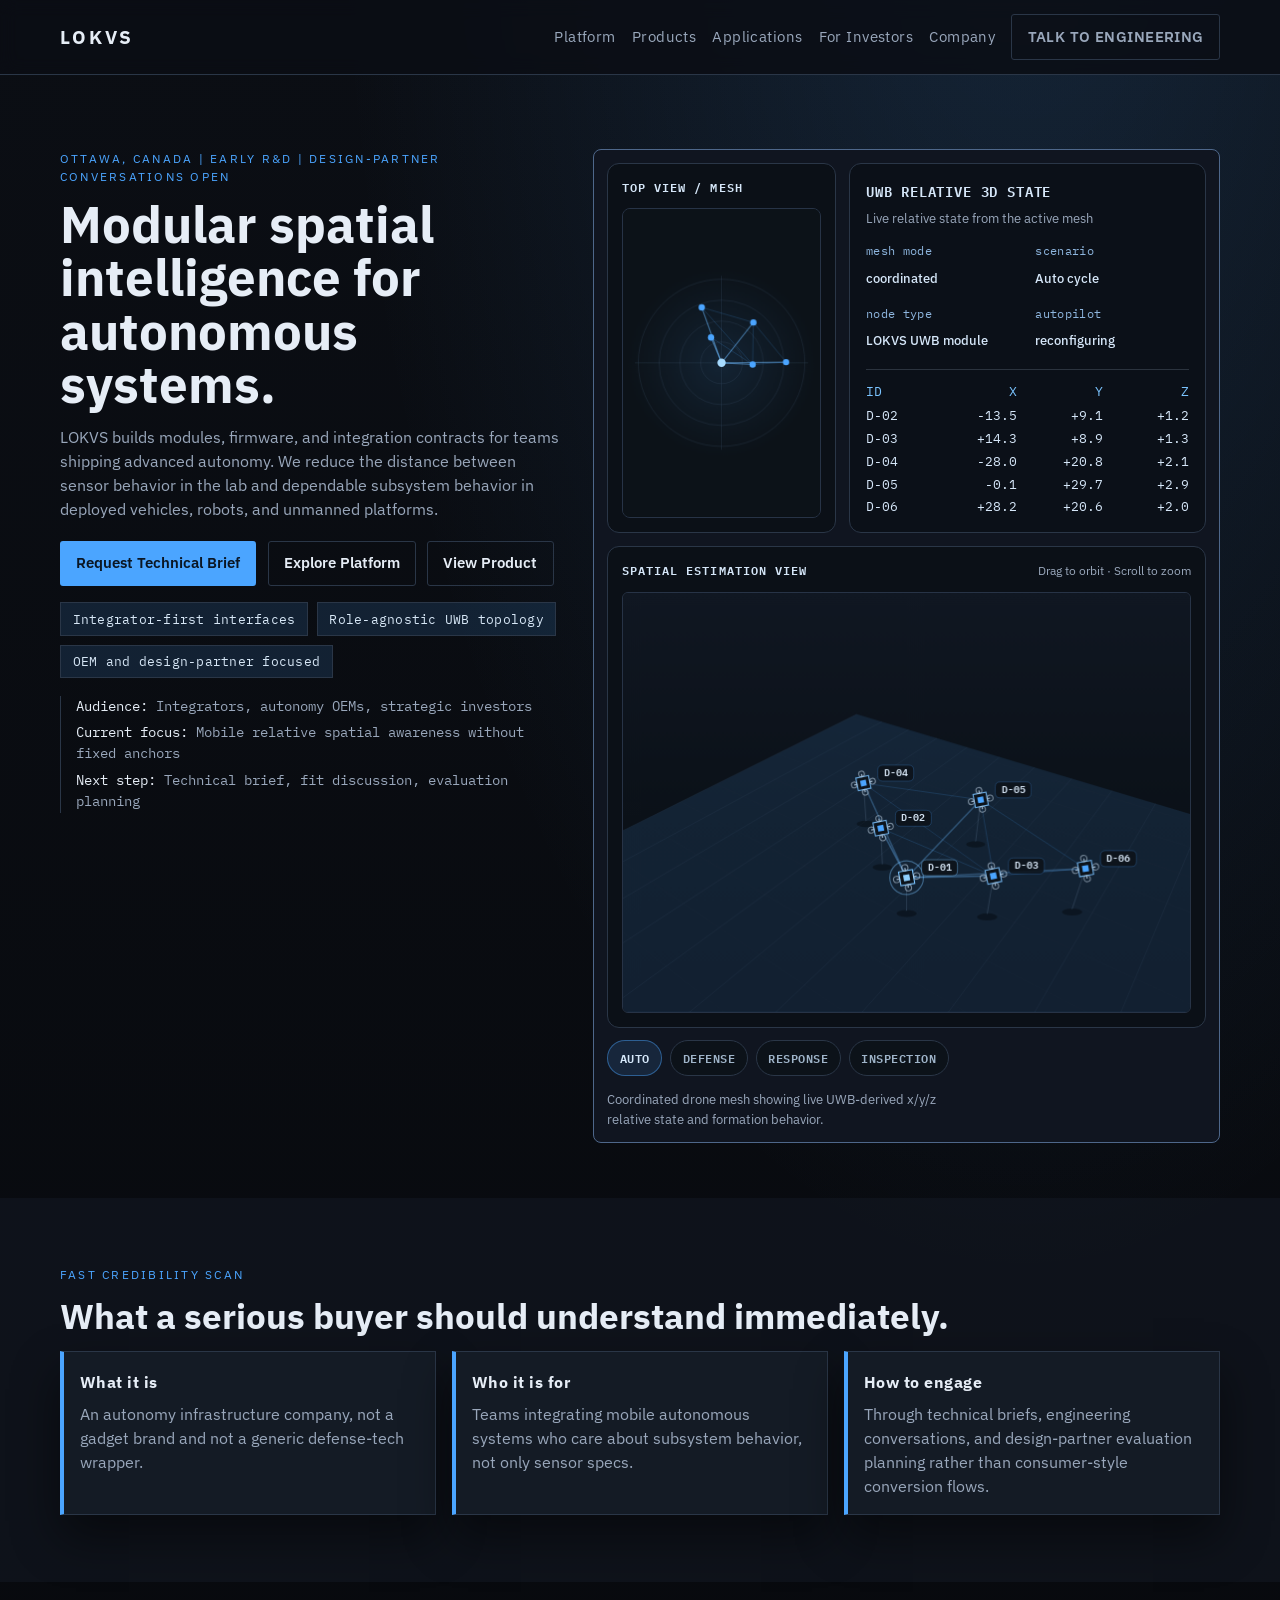
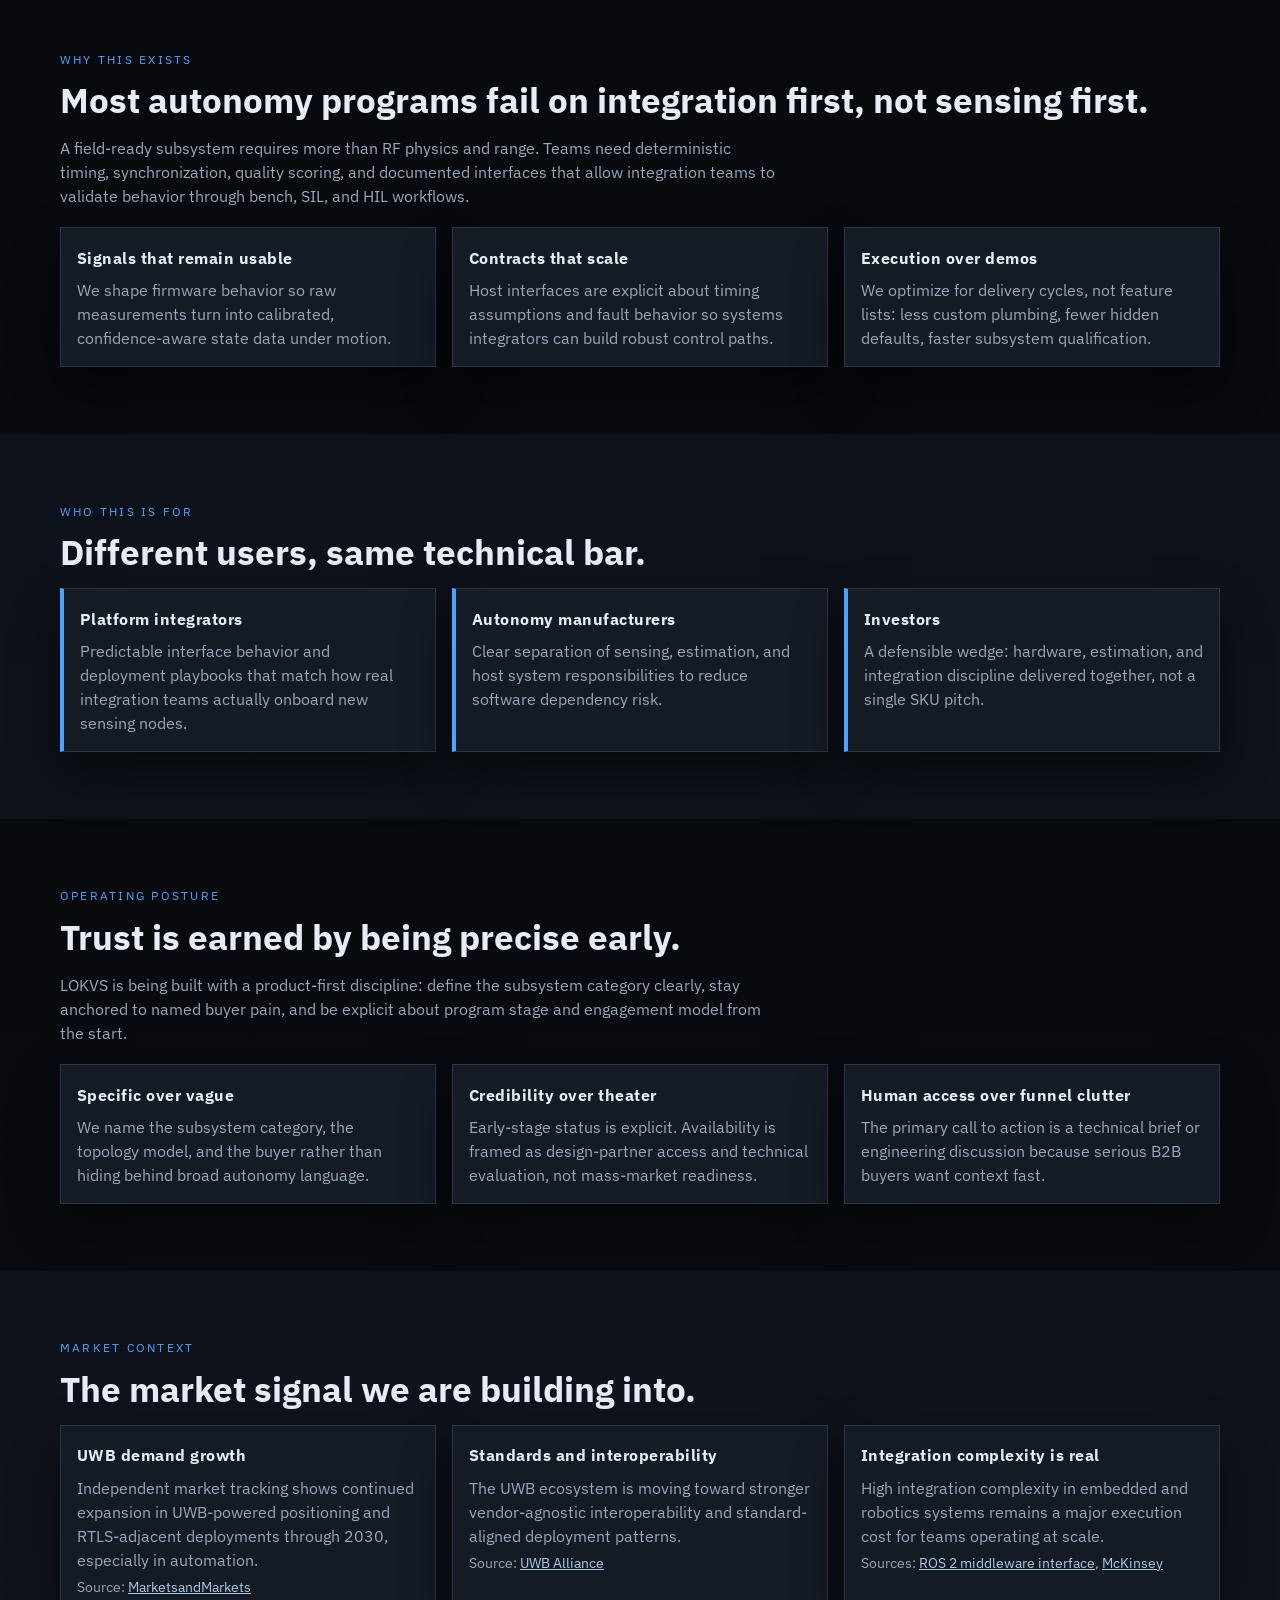
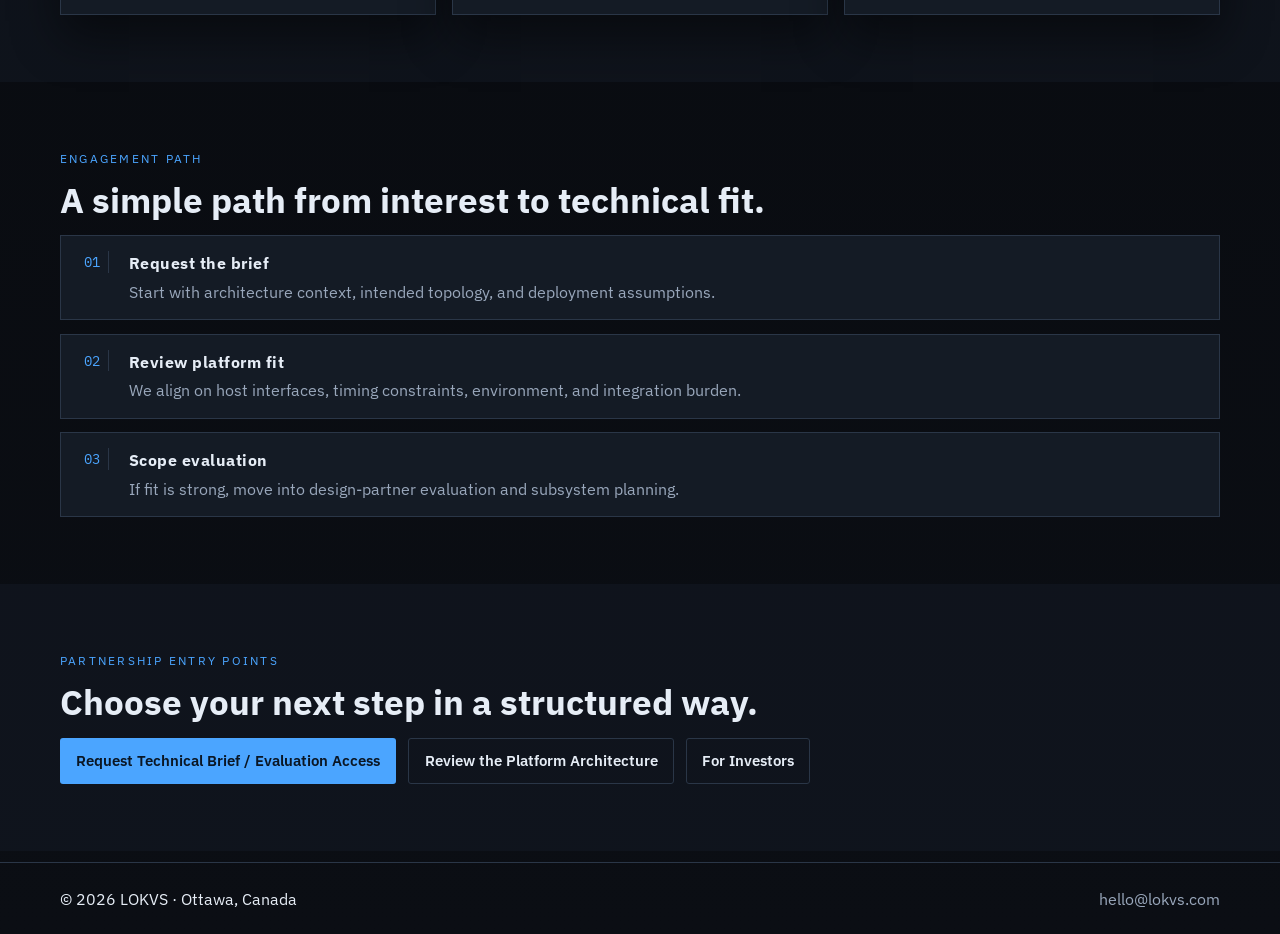
==== commit e63ec1b8: "Fix mobile overflow and narrow-screen layout stability" ====
--- a/index.html
+++ b/index.html
@@ -16,6 +16,7 @@
       rel="stylesheet"
     />
     <link rel="stylesheet" href="styles.css" />
+    <link rel="stylesheet" href="mobile-fixes.css" />
   </head>
   <body>
     <header class="site-header">
--- a/mobile-fixes.css
+++ b/mobile-fixes.css
@@ -0,0 +1,122 @@
+html {
+  overflow-x: clip;
+}
+
+body {
+  width: 100%;
+  overflow-x: clip;
+}
+
+canvas,
+svg,
+img,
+video {
+  max-width: 100%;
+}
+
+.hero-grid > *,
+.simulation-grid > *,
+.panel-grid > *,
+.product-compare > *,
+.application-grid > *,
+.stack-track > *,
+.cta-row > *,
+.hero-actions > * {
+  min-width: 0;
+}
+
+.hero-visual,
+.sim-top-panel,
+.sim-main-panel,
+.telemetry-panel,
+.panel,
+.stack-step,
+.callout {
+  max-width: 100%;
+  overflow-x: clip;
+}
+
+.btn,
+.main-nav a,
+.classifier,
+.meta-note a {
+  max-width: 100%;
+  white-space: normal;
+  overflow-wrap: anywhere;
+}
+
+.hero-copy h1,
+.page-hero h1,
+h1,
+h2,
+h3,
+.lead,
+.section-text,
+.meta-note,
+.panel p,
+.panel li,
+.stack-step-content p,
+.hero-metrics li {
+  overflow-wrap: anywhere;
+}
+
+.telemetry-panel {
+  min-width: 0;
+}
+
+.telemetry-table {
+  width: 100%;
+  max-width: 100%;
+  overflow-x: auto;
+  -webkit-overflow-scrolling: touch;
+}
+
+.telemetry-row {
+  min-width: 18rem;
+}
+
+@media (max-width: 760px) {
+  .telemetry-table {
+    padding-bottom: 0.15rem;
+  }
+
+  .hero-copy h1,
+  .page-hero h1,
+  h1 {
+    max-width: none;
+  }
+
+  .sim-panel-header,
+  .telemetry-header {
+    min-width: 0;
+  }
+
+  .telemetry-title,
+  .telemetry-subtitle,
+  .sim-panel-label,
+  .sim-panel-hint {
+    overflow-wrap: anywhere;
+    white-space: normal;
+  }
+}
+
+@media (max-width: 560px) {
+  .container {
+    width: calc(100% - 1rem);
+  }
+
+  .hero-visual,
+  .sim-top-panel,
+  .sim-main-panel,
+  .telemetry-panel,
+  .panel,
+  .stack-step,
+  .callout {
+    padding-left: 0.8rem;
+    padding-right: 0.8rem;
+  }
+
+  .telemetry-row {
+    min-width: 17rem;
+  }
+}
